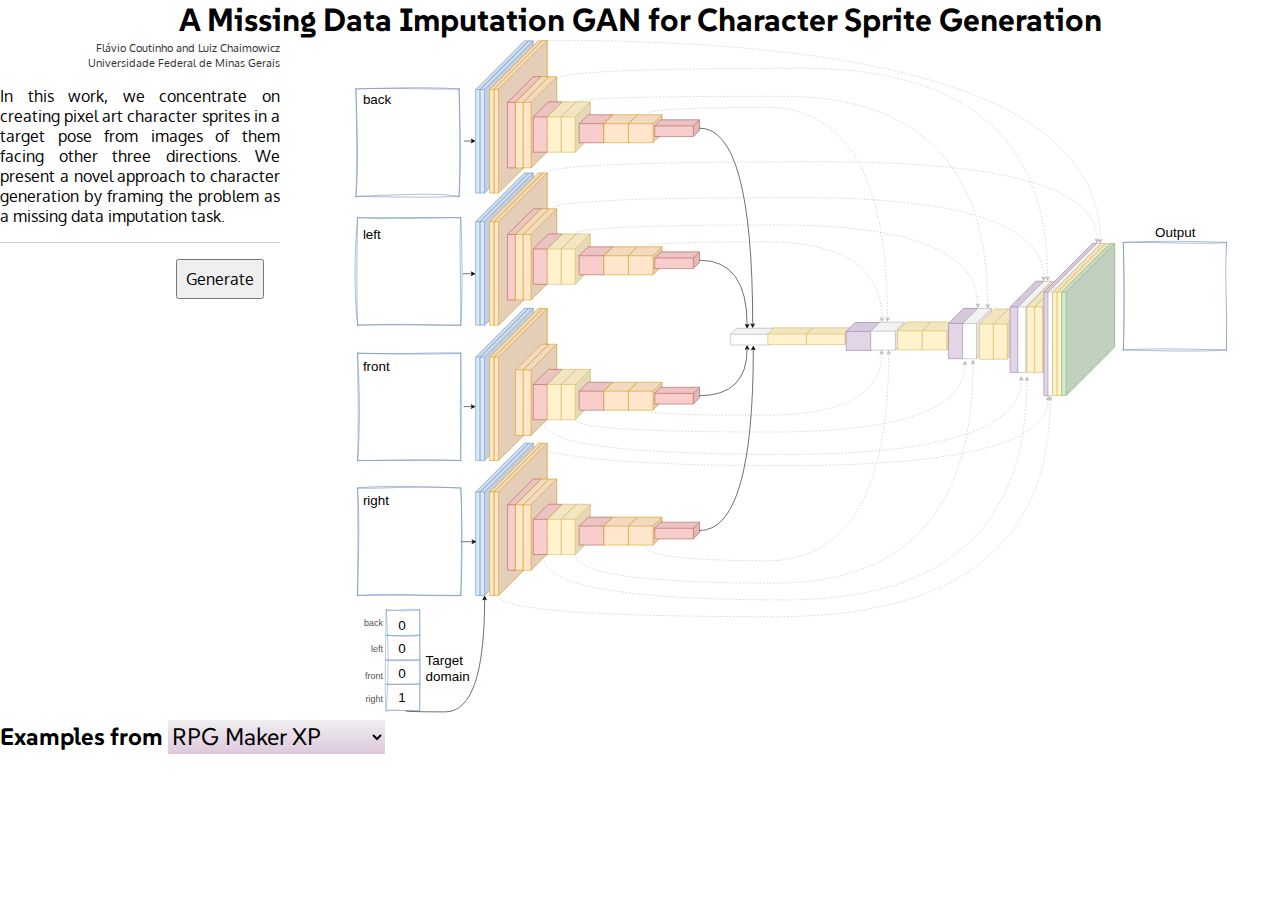
==== index.html @ 8966e3e4 "Initial commit" ====
<!DOCTYPE html>
<html lang="en">
<head>
    <meta charset="UTF-8">
    <meta name="viewport" content="width=device-width, initial-scale=1.0">
    <title>Interactive Generator</title>
    <link rel="preconnect" href="https://fonts.googleapis.com">
    <link rel="preconnect" href="https://fonts.gstatic.com" crossorigin>
    <link rel="stylesheet" href="https://fonts.googleapis.com/css2?family=Oxygen&family=SUSE&display=swap">
    <link rel="stylesheet" href="main.css">
    <script src="main.js" defer type="module"></script>
</head>
<body>
    <main>
        <header id="main-header">
            <h1 id="paper-title">
                A Missing Data Imputation GAN for Character Sprite Generation
            </h1>
        </header>
        <div id="content">
            <div id="sidebar">
                <div id="paper-meta">
                    <div id="paper-author-info">
                        <p id="author-names">Flávio Coutinho and Luiz Chaimowicz</p>
                        <p id="affiliations">Universidade Federal de Minas Gerais</p>
                    </div>
                    <div id="paper-abstract">
                        <p>
In this work, we concentrate on creating pixel art character sprites in a target pose
from images of them facing other three directions. We present a
novel approach to character generation by framing the problem as a
missing data imputation task.
                        </p>
                    </div>
                </div>
                <div id="generation-controls">
                    <button id="generate">Generate</button>
                </div>
            </div>
            <div id="diagram">
                <svg
                version="1.1"
                viewBox="-0.5 -0.5 1567 1215"
                sodipodi:docname="collagan-interactive.drawio.svg"
                inkscape:version="1.1 (c68e22c387, 2021-05-23)"
                xmlns:inkscape="http://www.inkscape.org/namespaces/inkscape"
                xmlns:sodipodi="http://sodipodi.sourceforge.net/DTD/sodipodi-0.dtd"
                xmlns="http://www.w3.org/2000/svg"
                xmlns:svg="http://www.w3.org/2000/svg"
                xmlns:xhtml="http://www.w3.org/1999/xhtml">
                <style>.input-image-container {
                box-sizing: border-box;
                }

                .input-image {
                width: 100%;
                image-rendering: pixelated;
                }</style>
                <g
                    data-cell-id="1"
                    id="main-container">
                    <g
                    data-cell-id="FNUsES6niwyITNyZzEtN-7"
                    id="input-target">
                    <g
                        data-cell-id="FNUsES6niwyITNyZzEtN-8"
                        id="g94">
                        <g
                        id="g84">
                        <rect
                            x="64"
                            y="1018"
                            width="60"
                            height="180"
                            fill="none"
                            stroke="none"
                            pointer-events="all"
                            id="rect78" />
                        <path
                            d="m 67.69,1019.86 56.45,-3.58 -3.2,179.5 -53.54,-1.13"
                            fill="#ffffff"
                            stroke="none"
                            pointer-events="all"
                            id="path80" />
                        <path
                            d="m 64,1018 c 21.27,2.48 40.55,-3.91 60,0 m -60,0 c 20.5,1.89 42.7,2.19 60,0 m 0,0 c 0.92,63.82 1.9,122.72 0,180 m 0,-180 c -0.39,56.68 -0.46,114.74 0,180 m 0,0 c -26.98,2.37 -49.3,-4.15 -60,0 m 60,0 c -21.47,-0.99 -43.56,-0.74 -60,0 m 0,0 c 6.07,-68.08 2.87,-145.01 0,-180 m 0,180 c -2.77,-38.55 -1.19,-72.59 0,-180"
                            fill="none"
                            stroke="#7f9dc9"
                            stroke-linejoin="round"
                            stroke-linecap="round"
                            stroke-miterlimit="10"
                            pointer-events="all"
                            id="path82" />
                        </g>
                    </g>
                    <g
                        id="g76">
                        <text
                        xml:space="preserve"
                        style="font-style:normal;font-weight:normal;font-size:24px;line-height:1.25;font-family:sans-serif;fill:#000000;fill-opacity:1;stroke:none"
                        x="85.878258"
                        y="1053.8446"
                        data-side="back"
                        id="text-input-target-back"
                        class="target-domain"><tspan
                            sodipodi:role="line"
                            id="tspan26210"
                            x="85.878258"
                            y="1053.8446">0</tspan></text>
                        <text
                        xml:space="preserve"
                        style="font-style:normal;font-weight:normal;font-size:24px;line-height:1.25;font-family:sans-serif;fill:#000000;fill-opacity:1;stroke:none"
                        x="85.878258"
                        y="1094.8337"
                        data-side="left"
                        id="text-input-target-left"
                        class="target-domain"><tspan
                            sodipodi:role="line"
                            id="tspan26210-7"
                            x="85.878258"
                            y="1094.8337">0</tspan></text>
                        <text
                        xml:space="preserve"
                        style="font-style:normal;font-weight:normal;font-size:24px;line-height:1.25;font-family:sans-serif;fill:#000000;fill-opacity:1;stroke:none"
                        x="85.878258"
                        y="1138.7428"
                        id="text-input-target-front"
                        data-side="front"
                        class="target-domain"><tspan
                            sodipodi:role="line"
                            id="tspan26210-7-0"
                            x="85.878258"
                            y="1138.7428">0</tspan></text>
                        <text
                        xml:space="preserve"
                        style="font-style:normal;font-weight:normal;font-size:24px;line-height:1.25;font-family:sans-serif;fill:#000000;fill-opacity:1;stroke:none"
                        x="85.878258"
                        y="1183.1808"
                        data-side="right"
                        id="text-input-target-right"
                        class="target-domain"><tspan
                            sodipodi:role="line"
                            id="tspan26210-7-0-8"
                            x="85.878258"
                            y="1183.1808">1</tspan></text>
                        <rect class="target-domain-button" data-side="back" x="64" y="1018" width="60" height="45" fill="none" stroke="none" pointer-events="all" id="rect78" />
                        <rect class="target-domain-button" data-side="left" x="64" y="1063" width="60" height="45" fill="none" stroke="none" pointer-events="all" id="rect78" />
                        <rect class="target-domain-button" data-side="front" x="64" y="1108" width="60" height="45" fill="none" stroke="none" pointer-events="all" id="rect78" />
                        <rect class="target-domain-button" data-side="right" x="64" y="1153" width="60" height="45" fill="none" stroke="none" pointer-events="all" id="rect78" />
                    </g>
                    <g
                        data-cell-id="FNUsES6niwyITNyZzEtN-9"
                        id="g102">
                        <g
                        id="g100">
                        <path
                            d="m 64,1063 h 60"
                            fill="none"
                            stroke="none"
                            pointer-events="stroke"
                            id="path96" />
                        <path
                            d="m 64,1063 c 18.99,1.36 43.91,3.37 60,0 m -60,0 c 15.21,1.6 28.88,0.33 60,0"
                            fill="none"
                            stroke="#6c8ebf"
                            stroke-linejoin="round"
                            stroke-linecap="round"
                            stroke-miterlimit="10"
                            pointer-events="stroke"
                            id="path98" />
                        </g>
                    </g>
                    <g
                        data-cell-id="FNUsES6niwyITNyZzEtN-10"
                        id="g110">
                        <g
                        id="g108">
                        <path
                            d="m 64,1107.53 h 60"
                            fill="none"
                            stroke="none"
                            pointer-events="stroke"
                            id="path104" />
                        <path
                            d="m 64,1107.53 c 13.64,2.19 33.14,0.78 60,0 m -60,0 c 21.19,-1.56 42.74,-0.14 60,0"
                            fill="none"
                            stroke="#6c8ebf"
                            stroke-linejoin="round"
                            stroke-linecap="round"
                            stroke-miterlimit="10"
                            pointer-events="stroke"
                            id="path106" />
                        </g>
                    </g>
                    <g
                        data-cell-id="FNUsES6niwyITNyZzEtN-11"
                        id="g118">
                        <g
                        id="g116">
                        <path
                            d="m 64,1150.41 h 60"
                            fill="none"
                            stroke="none"
                            pointer-events="stroke"
                            id="path112" />
                        <path
                            d="m 64,1150.41 c 11.36,1.08 28.5,0.06 60,0 m -60,0 c 15.9,0.55 28.92,0.4 60,0"
                            fill="none"
                            stroke="#6c8ebf"
                            stroke-linejoin="round"
                            stroke-linecap="round"
                            stroke-miterlimit="10"
                            pointer-events="stroke"
                            id="path114" />
                        </g>
                    </g>
                    </g>
                    <g
                    id="captions">
                    <g
                        data-cell-id="FNUsES6niwyITNyZzEtN-3"
                        id="g32">
                        <g
                        id="g22">
                        <rect
                            x="1423.5"
                            y="323.5"
                            width="100"
                            height="40"
                            fill="none"
                            stroke="none"
                            pointer-events="all"
                            id="rect20" />
                        </g>
                        <g
                        id="g30">
                        <g
                            transform="translate(-0.5,-0.5)"
                            id="g28">
                            <switch
                            id="switch26">
                            <foreignObject
                                pointer-events="none"
                                width="100%"
                                height="100%"
                                requiredFeatures="http://www.w3.org/TR/SVG11/feature#Extensibility"
                                style="overflow: visible; text-align: left;">
                                <div
                                style="display: flex; align-items: unsafe center; justify-content: unsafe center; width: 1px; height: 1px; padding-top: 344px; margin-left: 1474px;">
                                <div
                                    data-drawio-colors="color: rgb(0, 0, 0); "
                                    style="box-sizing: border-box; font-size: 0px; text-align: center;">
                                    <div
                                    style="display: inline-block; font-size: 24px; font-family: Helvetica; color: rgb(0, 0, 0); line-height: 1.2; pointer-events: all; white-space: nowrap;">Output</div>
                                </div>
                                </div>
                            </foreignObject>
                            <text
                                x="1474"
                                y="351"
                                fill="#000000"
                                font-family="Helvetica"
                                font-size="24px"
                                text-anchor="middle"
                                id="text24">Output</text>
                            </switch>
                        </g>
                        </g>
                    </g>
                    <g
                        data-cell-id="FNUsES6niwyITNyZzEtN-6"
                        id="g74">
                        <g
                        id="g64">
                        <rect
                            x="133"
                            y="1086.5"
                            width="100"
                            height="70"
                            fill="none"
                            stroke="none"
                            pointer-events="all"
                            id="rect62" />
                        </g>
                        <g
                        id="g72">
                        <g
                            transform="translate(-0.5,-0.5)"
                            id="g70">
                            <switch
                            id="switch68">
                            <foreignObject
                                pointer-events="none"
                                width="100%"
                                height="100%"
                                requiredFeatures="http://www.w3.org/TR/SVG11/feature#Extensibility"
                                style="overflow: visible; text-align: left;">
                                <div
                                style="display: flex; align-items: unsafe center; justify-content: unsafe flex-start; width: 1px; height: 1px; padding-top: 1122px; margin-left: 135px;">
                                <div
                                    data-drawio-colors="color: rgb(0, 0, 0); "
                                    style="box-sizing: border-box; font-size: 0px; text-align: left;">
                                    <div
                                    style="display: inline-block; font-size: 24px; font-family: Helvetica; color: rgb(0, 0, 0); line-height: 1.2; pointer-events: all; white-space: nowrap;">Target<br />

                domain</div>
                                </div>
                                </div>
                            </foreignObject>
                            <text
                                x="135"
                                y="1129"
                                fill="#000000"
                                font-family="Helvetica"
                                font-size="24px"
                                id="text66">Target...</text>
                            </switch>
                        </g>
                        </g>
                    </g>
                    <g
                        data-cell-id="FNUsES6niwyITNyZzEtN-18"
                        id="g150">
                        <g
                        id="g140">
                        <rect
                            x="21"
                            y="87"
                            width="70"
                            height="40"
                            fill="none"
                            stroke="none"
                            pointer-events="all"
                            id="rect138" />
                        </g>
                        <g
                        id="g148">
                        <g
                            transform="translate(-0.5,-0.5)"
                            id="g146">
                            <switch
                            id="switch144">
                            <foreignObject
                                pointer-events="none"
                                width="100%"
                                height="100%"
                                requiredFeatures="http://www.w3.org/TR/SVG11/feature#Extensibility"
                                style="overflow: visible; text-align: left;">
                                <div
                                style="display: flex; align-items: unsafe center; justify-content: unsafe flex-start; width: 1px; height: 1px; padding-top: 107px; margin-left: 23px;">
                                <div
                                    data-drawio-colors="color: rgb(0, 0, 0); "
                                    style="box-sizing: border-box; font-size: 0px; text-align: left;">
                                    <div
                                    style="display: inline-block; font-size: 24px; font-family: Helvetica; color: rgb(0, 0, 0); line-height: 1.2; pointer-events: all; white-space: nowrap;">back</div>
                                </div>
                                </div>
                            </foreignObject>
                            <text
                                x="23"
                                y="114"
                                fill="#000000"
                                font-family="Helvetica"
                                font-size="24px"
                                id="text142">back</text>
                            </switch>
                        </g>
                        </g>
                    </g>
                    <g
                        data-cell-id="FNUsES6niwyITNyZzEtN-19"
                        id="g164">
                        <g
                        id="g154">
                        <rect
                            x="0"
                            y="1025.5"
                            width="60"
                            height="30"
                            fill="none"
                            stroke="none"
                            pointer-events="all"
                            id="rect152" />
                        </g>
                        <g
                        id="g162">
                        <g
                            transform="translate(-0.5,-0.5)"
                            id="g160">
                            <switch
                            id="switch158">
                            <foreignObject
                                pointer-events="none"
                                width="100%"
                                height="100%"
                                requiredFeatures="http://www.w3.org/TR/SVG11/feature#Extensibility"
                                style="overflow: visible; text-align: left;">
                                <div
                                style="display: flex; align-items: unsafe center; justify-content: unsafe flex-end; width: 1px; height: 1px; padding-top: 1041px; margin-left: 58px;">
                                <div
                                    data-drawio-colors="color: #525252; "
                                    style="box-sizing: border-box; font-size: 0px; text-align: right;">
                                    <div
                                    style="display: inline-block; font-size: 16px; font-family: Helvetica; color: rgb(82, 82, 82); line-height: 1.2; pointer-events: all; white-space: nowrap;">back</div>
                                </div>
                                </div>
                            </foreignObject>
                            <text
                                x="58"
                                y="1045"
                                fill="#525252"
                                font-family="Helvetica"
                                font-size="16px"
                                text-anchor="end"
                                id="text156">back</text>
                            </switch>
                        </g>
                        </g>
                    </g>
                    <g
                        data-cell-id="FNUsES6niwyITNyZzEtN-20"
                        id="g178">
                        <g
                        id="g168">
                        <rect
                            x="20"
                            y="1072.5"
                            width="40"
                            height="30"
                            fill="none"
                            stroke="none"
                            pointer-events="all"
                            id="rect166" />
                        </g>
                        <g
                        id="g176">
                        <g
                            transform="translate(-0.5,-0.5)"
                            id="g174">
                            <switch
                            id="switch172">
                            <foreignObject
                                pointer-events="none"
                                width="100%"
                                height="100%"
                                requiredFeatures="http://www.w3.org/TR/SVG11/feature#Extensibility"
                                style="overflow: visible; text-align: left;">
                                <div
                                style="display: flex; align-items: unsafe center; justify-content: unsafe flex-end; width: 1px; height: 1px; padding-top: 1088px; margin-left: 58px;">
                                <div
                                    data-drawio-colors="color: #525252; "
                                    style="box-sizing: border-box; font-size: 0px; text-align: right;">
                                    <div
                                    style="display: inline-block; font-size: 16px; font-family: Helvetica; color: rgb(82, 82, 82); line-height: 1.2; pointer-events: all; white-space: nowrap;">left</div>
                                </div>
                                </div>
                            </foreignObject>
                            <text
                                x="58"
                                y="1092"
                                fill="#525252"
                                font-family="Helvetica"
                                font-size="16px"
                                text-anchor="end"
                                id="text170">left</text>
                            </switch>
                        </g>
                        </g>
                    </g>
                    <g
                        data-cell-id="FNUsES6niwyITNyZzEtN-21"
                        id="g192">
                        <g
                        id="g182">
                        <rect
                            x="0"
                            y="1120.5"
                            width="60"
                            height="30"
                            fill="none"
                            stroke="none"
                            pointer-events="all"
                            id="rect180" />
                        </g>
                        <g
                        id="g190">
                        <g
                            transform="translate(-0.5,-0.5)"
                            id="g188">
                            <switch
                            id="switch186">
                            <foreignObject
                                pointer-events="none"
                                width="100%"
                                height="100%"
                                requiredFeatures="http://www.w3.org/TR/SVG11/feature#Extensibility"
                                style="overflow: visible; text-align: left;">
                                <div
                                style="display: flex; align-items: unsafe center; justify-content: unsafe flex-end; width: 1px; height: 1px; padding-top: 1136px; margin-left: 58px;">
                                <div
                                    data-drawio-colors="color: #525252; "
                                    style="box-sizing: border-box; font-size: 0px; text-align: right;">
                                    <div
                                    style="display: inline-block; font-size: 16px; font-family: Helvetica; color: rgb(82, 82, 82); line-height: 1.2; pointer-events: all; white-space: nowrap;">front</div>
                                </div>
                                </div>
                            </foreignObject>
                            <text
                                x="58"
                                y="1140"
                                fill="#525252"
                                font-family="Helvetica"
                                font-size="16px"
                                text-anchor="end"
                                id="text184">front</text>
                            </switch>
                        </g>
                        </g>
                    </g>
                    <g
                        data-cell-id="FNUsES6niwyITNyZzEtN-22"
                        id="g206">
                        <g
                        id="g196">
                        <rect
                            x="10"
                            y="1160.5"
                            width="50"
                            height="30"
                            fill="none"
                            stroke="none"
                            pointer-events="all"
                            id="rect194" />
                        </g>
                        <g
                        id="g204">
                        <g
                            transform="translate(-0.5,-0.5)"
                            id="g202">
                            <switch
                            id="switch200">
                            <foreignObject
                                pointer-events="none"
                                width="100%"
                                height="100%"
                                requiredFeatures="http://www.w3.org/TR/SVG11/feature#Extensibility"
                                style="overflow: visible; text-align: left;">
                                <div
                                style="display: flex; align-items: unsafe center; justify-content: unsafe flex-end; width: 1px; height: 1px; padding-top: 1176px; margin-left: 58px;">
                                <div
                                    data-drawio-colors="color: #525252; "
                                    style="box-sizing: border-box; font-size: 0px; text-align: right;">
                                    <div
                                    style="display: inline-block; font-size: 16px; font-family: Helvetica; color: rgb(82, 82, 82); line-height: 1.2; pointer-events: all; white-space: nowrap;">right</div>
                                </div>
                                </div>
                            </foreignObject>
                            <text
                                x="58"
                                y="1180"
                                fill="#525252"
                                font-family="Helvetica"
                                font-size="16px"
                                text-anchor="end"
                                id="text198">right</text>
                            </switch>
                        </g>
                        </g>
                    </g>
                    <g
                        data-cell-id="FNUsES6niwyITNyZzEtN-23"
                        id="g220">
                        <g
                        id="g210">
                        <rect
                            x="21"
                            y="326.5"
                            width="60"
                            height="40"
                            fill="none"
                            stroke="none"
                            pointer-events="all"
                            id="rect208" />
                        </g>
                        <g
                        id="g218">
                        <g
                            transform="translate(-0.5,-0.5)"
                            id="g216">
                            <switch
                            id="switch214">
                            <foreignObject
                                pointer-events="none"
                                width="100%"
                                height="100%"
                                requiredFeatures="http://www.w3.org/TR/SVG11/feature#Extensibility"
                                style="overflow: visible; text-align: left;">
                                <div
                                style="display: flex; align-items: unsafe center; justify-content: unsafe flex-start; width: 1px; height: 1px; padding-top: 347px; margin-left: 23px;">
                                <div
                                    data-drawio-colors="color: rgb(0, 0, 0); "
                                    style="box-sizing: border-box; font-size: 0px; text-align: left;">
                                    <div
                                    style="display: inline-block; font-size: 24px; font-family: Helvetica; color: rgb(0, 0, 0); line-height: 1.2; pointer-events: all; white-space: nowrap;">left</div>
                                </div>
                                </div>
                            </foreignObject>
                            <text
                                x="23"
                                y="354"
                                fill="#000000"
                                font-family="Helvetica"
                                font-size="24px"
                                id="text212">left</text>
                            </switch>
                        </g>
                        </g>
                    </g>
                    <g
                        data-cell-id="FNUsES6niwyITNyZzEtN-24"
                        id="g234">
                        <g
                        id="g224">
                        <rect
                            x="21"
                            y="563"
                            width="70"
                            height="40"
                            fill="none"
                            stroke="none"
                            pointer-events="all"
                            id="rect222" />
                        </g>
                        <g
                        id="g232">
                        <g
                            transform="translate(-0.5,-0.5)"
                            id="g230">
                            <switch
                            id="switch228">
                            <foreignObject
                                pointer-events="none"
                                width="100%"
                                height="100%"
                                requiredFeatures="http://www.w3.org/TR/SVG11/feature#Extensibility"
                                style="overflow: visible; text-align: left;">
                                <div
                                style="display: flex; align-items: unsafe center; justify-content: unsafe flex-start; width: 1px; height: 1px; padding-top: 583px; margin-left: 23px;">
                                <div
                                    data-drawio-colors="color: rgb(0, 0, 0); "
                                    style="box-sizing: border-box; font-size: 0px; text-align: left;">
                                    <div
                                    style="display: inline-block; font-size: 24px; font-family: Helvetica; color: rgb(0, 0, 0); line-height: 1.2; pointer-events: all; white-space: nowrap;">front</div>
                                </div>
                                </div>
                            </foreignObject>
                            <text
                                x="23"
                                y="590"
                                fill="#000000"
                                font-family="Helvetica"
                                font-size="24px"
                                id="text226">front</text>
                            </switch>
                        </g>
                        </g>
                    </g>
                    <g
                        data-cell-id="FNUsES6niwyITNyZzEtN-25"
                        id="g248">
                        <g
                        id="g238">
                        <rect
                            x="21"
                            y="802"
                            width="70"
                            height="40"
                            fill="none"
                            stroke="none"
                            pointer-events="all"
                            id="rect236" />
                        </g>
                        <g
                        id="g246">
                        <g
                            transform="translate(-0.5,-0.5)"
                            id="g244">
                            <switch
                            id="switch242">
                            <foreignObject
                                pointer-events="none"
                                width="100%"
                                height="100%"
                                requiredFeatures="http://www.w3.org/TR/SVG11/feature#Extensibility"
                                style="overflow: visible; text-align: left;">
                                <div
                                style="display: flex; align-items: unsafe center; justify-content: unsafe flex-start; width: 1px; height: 1px; padding-top: 822px; margin-left: 23px;">
                                <div
                                    data-drawio-colors="color: rgb(0, 0, 0); "
                                    style="box-sizing: border-box; font-size: 0px; text-align: left;">
                                    <div
                                    style="display: inline-block; font-size: 24px; font-family: Helvetica; color: rgb(0, 0, 0); line-height: 1.2; pointer-events: all; white-space: nowrap;">right</div>
                                </div>
                                </div>
                            </foreignObject>
                            <text
                                x="23"
                                y="829"
                                fill="#000000"
                                font-family="Helvetica"
                                font-size="24px"
                                id="text240">right</text>
                            </switch>
                        </g>
                        </g>
                    </g>
                    </g>
                    <g
                    id="encoder-back">
                    <g
                        data-cell-id="FNUsES6niwyITNyZzEtN-26"
                        id="g260">
                        <g
                        id="g258">
                        <path
                            d="m 224,1 h 8 l 87,87 v 185 h -8 l -87,-87 z"
                            fill="#dae8fc"
                            stroke="#6c8ebf"
                            stroke-miterlimit="10"
                            transform="matrix(-1,0,0,1,543,0)"
                            pointer-events="all"
                            id="path250" />
                        <path
                            d="m 224,1 h 8 l 87,87 h -8 z"
                            fill-opacity="0.05"
                            fill="#000000"
                            stroke="none"
                            transform="matrix(-1,0,0,1,543,0)"
                            pointer-events="all"
                            id="path252" />
                        <path
                            d="m 224,1 87,87 v 185 l -87,-87 z"
                            fill-opacity="0.1"
                            fill="#000000"
                            stroke="none"
                            transform="matrix(-1,0,0,1,543,0)"
                            pointer-events="all"
                            id="path254" />
                        <path
                            d="M 311,273 V 88 L 224,1 m 87,87 h 8"
                            fill="none"
                            stroke="#6c8ebf"
                            stroke-miterlimit="10"
                            transform="matrix(-1,0,0,1,543,0)"
                            pointer-events="all"
                            id="path256" />
                        </g>
                    </g>
                    <g
                        data-cell-id="FNUsES6niwyITNyZzEtN-27"
                        id="g272">
                        <g
                        id="g270">
                        <path
                            d="m 232,1 h 8 l 87,87 v 185 h -8 l -87,-87 z"
                            fill="#dae8fc"
                            stroke="#6c8ebf"
                            stroke-miterlimit="10"
                            transform="matrix(-1,0,0,1,559,0)"
                            pointer-events="all"
                            id="path262" />
                        <path
                            d="m 232,1 h 8 l 87,87 h -8 z"
                            fill-opacity="0.05"
                            fill="#000000"
                            stroke="none"
                            transform="matrix(-1,0,0,1,559,0)"
                            pointer-events="all"
                            id="path264" />
                        <path
                            d="m 232,1 87,87 v 185 l -87,-87 z"
                            fill-opacity="0.1"
                            fill="#000000"
                            stroke="none"
                            transform="matrix(-1,0,0,1,559,0)"
                            pointer-events="all"
                            id="path266" />
                        <path
                            d="M 319,273 V 88 L 232,1 m 87,87 h 8"
                            fill="none"
                            stroke="#6c8ebf"
                            stroke-miterlimit="10"
                            transform="matrix(-1,0,0,1,559,0)"
                            pointer-events="all"
                            id="path268" />
                        </g>
                    </g>
                    <g
                        data-cell-id="FNUsES6niwyITNyZzEtN-28"
                        id="g284">
                        <g
                        id="g282">
                        <path
                            d="m 249,1 h 8 l 87,87 v 185 h -8 l -87,-87 z"
                            fill="#ffe6cc"
                            stroke="#d79b00"
                            stroke-miterlimit="10"
                            transform="matrix(-1,0,0,1,593,0)"
                            pointer-events="all"
                            id="path274" />
                        <path
                            d="m 249,1 h 8 l 87,87 h -8 z"
                            fill-opacity="0.05"
                            fill="#000000"
                            stroke="none"
                            transform="matrix(-1,0,0,1,593,0)"
                            pointer-events="all"
                            id="path276" />
                        <path
                            d="m 249,1 87,87 v 185 l -87,-87 z"
                            fill-opacity="0.1"
                            fill="#000000"
                            stroke="none"
                            transform="matrix(-1,0,0,1,593,0)"
                            pointer-events="all"
                            id="path278" />
                        <path
                            d="M 336,273 V 88 L 249,1 m 87,87 h 8"
                            fill="none"
                            stroke="#d79b00"
                            stroke-miterlimit="10"
                            transform="matrix(-1,0,0,1,593,0)"
                            pointer-events="all"
                            id="path280" />
                        </g>
                    </g>
                    <g
                        data-cell-id="FNUsES6niwyITNyZzEtN-29"
                        id="g296">
                        <g
                        id="g294">
                        <path
                            d="m 257,0 h 8 l 87,87 v 186 h -8 l -87,-87 z"
                            fill="#ffe6cc"
                            stroke="#d79b00"
                            stroke-miterlimit="10"
                            transform="matrix(-1,0,0,1,609,0)"
                            pointer-events="all"
                            id="path286" />
                        <path
                            d="m 257,0 h 8 l 87,87 h -8 z"
                            fill-opacity="0.05"
                            fill="#000000"
                            stroke="none"
                            transform="matrix(-1,0,0,1,609,0)"
                            pointer-events="all"
                            id="path288" />
                        <path
                            d="m 257,0 87,87 v 186 l -87,-87 z"
                            fill-opacity="0.1"
                            fill="#000000"
                            stroke="none"
                            transform="matrix(-1,0,0,1,609,0)"
                            pointer-events="all"
                            id="path290" />
                        <path
                            d="M 344,273 V 87 L 257,0 m 87,87 h 8"
                            fill="none"
                            stroke="#d79b00"
                            stroke-miterlimit="10"
                            transform="matrix(-1,0,0,1,609,0)"
                            pointer-events="all"
                            id="path292" />
                        </g>
                    </g>
                    <g
                        data-cell-id="FNUsES6niwyITNyZzEtN-30"
                        id="g308">
                        <g
                        id="g306">
                        <path
                            d="m 281,65 h 14 l 46,46 v 117 h -14 l -46,-46 z"
                            fill="#f8cecc"
                            stroke="#b85450"
                            stroke-miterlimit="10"
                            transform="matrix(-1,0,0,1,622,0)"
                            pointer-events="all"
                            id="path298" />
                        <path
                            d="m 281,65 h 14 l 46,46 h -14 z"
                            fill-opacity="0.05"
                            fill="#000000"
                            stroke="none"
                            transform="matrix(-1,0,0,1,622,0)"
                            pointer-events="all"
                            id="path300" />
                        <path
                            d="m 281,65 46,46 v 117 l -46,-46 z"
                            fill-opacity="0.1"
                            fill="#000000"
                            stroke="none"
                            transform="matrix(-1,0,0,1,622,0)"
                            pointer-events="all"
                            id="path302" />
                        <path
                            d="M 327,228 V 111 L 281,65 m 46,46 h 14"
                            fill="none"
                            stroke="#b85450"
                            stroke-miterlimit="10"
                            transform="matrix(-1,0,0,1,622,0)"
                            pointer-events="all"
                            id="path304" />
                        </g>
                    </g>
                    <g
                        data-cell-id="FNUsES6niwyITNyZzEtN-31"
                        id="g320">
                        <g
                        id="g318">
                        <path
                            d="m 295,65 h 14 l 46,46 v 117 h -14 l -46,-46 z"
                            fill="#ffe6cc"
                            stroke="#d79b00"
                            stroke-miterlimit="10"
                            transform="matrix(-1,0,0,1,650,0)"
                            pointer-events="all"
                            id="path310" />
                        <path
                            d="m 295,65 h 14 l 46,46 h -14 z"
                            fill-opacity="0.05"
                            fill="#000000"
                            stroke="none"
                            transform="matrix(-1,0,0,1,650,0)"
                            pointer-events="all"
                            id="path312" />
                        <path
                            d="m 295,65 46,46 v 117 l -46,-46 z"
                            fill-opacity="0.1"
                            fill="#000000"
                            stroke="none"
                            transform="matrix(-1,0,0,1,650,0)"
                            pointer-events="all"
                            id="path314" />
                        <path
                            d="M 341,228 V 111 L 295,65 m 46,46 h 14"
                            fill="none"
                            stroke="#d79b00"
                            stroke-miterlimit="10"
                            transform="matrix(-1,0,0,1,650,0)"
                            pointer-events="all"
                            id="path316" />
                        </g>
                    </g>
                    <g
                        data-cell-id="FNUsES6niwyITNyZzEtN-32"
                        id="g332">
                        <g
                        id="g330">
                        <path
                            d="m 309,65 h 14 l 46,46 v 117 h -14 l -46,-46 z"
                            fill="#ffe6cc"
                            stroke="#d79b00"
                            stroke-miterlimit="10"
                            transform="matrix(-1,0,0,1,678,0)"
                            pointer-events="all"
                            id="path322" />
                        <path
                            d="m 309,65 h 14 l 46,46 h -14 z"
                            fill-opacity="0.05"
                            fill="#000000"
                            stroke="none"
                            transform="matrix(-1,0,0,1,678,0)"
                            pointer-events="all"
                            id="path324" />
                        <path
                            d="m 309,65 46,46 v 117 l -46,-46 z"
                            fill-opacity="0.1"
                            fill="#000000"
                            stroke="none"
                            transform="matrix(-1,0,0,1,678,0)"
                            pointer-events="all"
                            id="path326" />
                        <path
                            d="M 355,228 V 111 L 309,65 m 46,46 h 14"
                            fill="none"
                            stroke="#d79b00"
                            stroke-miterlimit="10"
                            transform="matrix(-1,0,0,1,678,0)"
                            pointer-events="all"
                            id="path328" />
                        </g>
                    </g>
                    <g
                        data-cell-id="FNUsES6niwyITNyZzEtN-33"
                        id="g344">
                        <g
                        id="g342">
                        <path
                            d="m 327,110 h 25 l 27,27 v 63 h -25 l -27,-27 z"
                            fill="#f8cecc"
                            stroke="#b85450"
                            stroke-miterlimit="10"
                            transform="matrix(-1,0,0,1,706,0)"
                            pointer-events="all"
                            id="path334" />
                        <path
                            d="m 327,110 h 25 l 27,27 h -25 z"
                            fill-opacity="0.05"
                            fill="#000000"
                            stroke="none"
                            transform="matrix(-1,0,0,1,706,0)"
                            pointer-events="all"
                            id="path336" />
                        <path
                            d="m 327,110 27,27 v 63 l -27,-27 z"
                            fill-opacity="0.1"
                            fill="#000000"
                            stroke="none"
                            transform="matrix(-1,0,0,1,706,0)"
                            pointer-events="all"
                            id="path338" />
                        <path
                            d="m 354,200 v -63 l -27,-27 m 27,27 h 25"
                            fill="none"
                            stroke="#b85450"
                            stroke-miterlimit="10"
                            transform="matrix(-1,0,0,1,706,0)"
                            pointer-events="all"
                            id="path340" />
                        </g>
                    </g>
                    <g
                        data-cell-id="FNUsES6niwyITNyZzEtN-34"
                        id="g356">
                        <g
                        id="g354">
                        <path
                            d="m 352,110 h 25 l 27,27 v 63 h -25 l -27,-27 z"
                            fill="#fff2cc"
                            stroke="#d6b656"
                            stroke-miterlimit="10"
                            transform="matrix(-1,0,0,1,756,0)"
                            pointer-events="all"
                            id="path346" />
                        <path
                            d="m 352,110 h 25 l 27,27 h -25 z"
                            fill-opacity="0.05"
                            fill="#000000"
                            stroke="none"
                            transform="matrix(-1,0,0,1,756,0)"
                            pointer-events="all"
                            id="path348" />
                        <path
                            d="m 352,110 27,27 v 63 l -27,-27 z"
                            fill-opacity="0.1"
                            fill="#000000"
                            stroke="none"
                            transform="matrix(-1,0,0,1,756,0)"
                            pointer-events="all"
                            id="path350" />
                        <path
                            d="m 379,200 v -63 l -27,-27 m 27,27 h 25"
                            fill="none"
                            stroke="#d6b656"
                            stroke-miterlimit="10"
                            transform="matrix(-1,0,0,1,756,0)"
                            pointer-events="all"
                            id="path352" />
                        </g>
                    </g>
                    <g
                        data-cell-id="FNUsES6niwyITNyZzEtN-36"
                        id="g376">
                        <g
                        id="g374">
                        <path
                            d="m 377,110 h 25 l 27,27 v 63 h -25 l -27,-27 z"
                            fill="#fff2cc"
                            stroke="#d6b656"
                            stroke-miterlimit="10"
                            transform="matrix(-1,0,0,1,806,0)"
                            pointer-events="all"
                            id="path366" />
                        <path
                            d="m 377,110 h 25 l 27,27 h -25 z"
                            fill-opacity="0.05"
                            fill="#000000"
                            stroke="none"
                            transform="matrix(-1,0,0,1,806,0)"
                            pointer-events="all"
                            id="path368" />
                        <path
                            d="m 377,110 27,27 v 63 l -27,-27 z"
                            fill-opacity="0.1"
                            fill="#000000"
                            stroke="none"
                            transform="matrix(-1,0,0,1,806,0)"
                            pointer-events="all"
                            id="path370" />
                        <path
                            d="m 404,200 v -63 l -27,-27 m 27,27 h 25"
                            fill="none"
                            stroke="#d6b656"
                            stroke-miterlimit="10"
                            transform="matrix(-1,0,0,1,806,0)"
                            pointer-events="all"
                            id="path372" />
                        </g>
                    </g>
                    <g
                        data-cell-id="FNUsES6niwyITNyZzEtN-37"
                        id="g388">
                        <g
                        id="g386">
                        <path
                            d="m 409,133 h 44 l 16,16 v 34 h -44 l -16,-16 z"
                            fill="#f8cecc"
                            stroke="#b85450"
                            stroke-miterlimit="10"
                            transform="matrix(-1,0,0,1,878,0)"
                            pointer-events="all"
                            id="path378" />
                        <path
                            d="m 409,133 h 44 l 16,16 h -44 z"
                            fill-opacity="0.05"
                            fill="#000000"
                            stroke="none"
                            transform="matrix(-1,0,0,1,878,0)"
                            pointer-events="all"
                            id="path380" />
                        <path
                            d="m 409,133 16,16 v 34 l -16,-16 z"
                            fill-opacity="0.1"
                            fill="#000000"
                            stroke="none"
                            transform="matrix(-1,0,0,1,878,0)"
                            pointer-events="all"
                            id="path382" />
                        <path
                            d="m 425,183 v -34 l -16,-16 m 16,16 h 44"
                            fill="none"
                            stroke="#b85450"
                            stroke-miterlimit="10"
                            transform="matrix(-1,0,0,1,878,0)"
                            pointer-events="all"
                            id="path384" />
                        </g>
                    </g>
                    <g
                        data-cell-id="FNUsES6niwyITNyZzEtN-38"
                        id="g400">
                        <g
                        id="g398">
                        <path
                            d="m 453,133 h 44 l 16,16 v 34 h -44 l -16,-16 z"
                            fill="#ffe6cc"
                            stroke="#d79b00"
                            stroke-miterlimit="10"
                            transform="matrix(-1,0,0,1,966,0)"
                            pointer-events="all"
                            id="path390" />
                        <path
                            d="m 453,133 h 44 l 16,16 h -44 z"
                            fill-opacity="0.05"
                            fill="#000000"
                            stroke="none"
                            transform="matrix(-1,0,0,1,966,0)"
                            pointer-events="all"
                            id="path392" />
                        <path
                            d="m 453,133 16,16 v 34 l -16,-16 z"
                            fill-opacity="0.1"
                            fill="#000000"
                            stroke="none"
                            transform="matrix(-1,0,0,1,966,0)"
                            pointer-events="all"
                            id="path394" />
                        <path
                            d="m 469,183 v -34 l -16,-16 m 16,16 h 44"
                            fill="none"
                            stroke="#d79b00"
                            stroke-miterlimit="10"
                            transform="matrix(-1,0,0,1,966,0)"
                            pointer-events="all"
                            id="path396" />
                        </g>
                    </g>
                    <g
                        data-cell-id="FNUsES6niwyITNyZzEtN-40"
                        id="g420">
                        <g
                        id="g418">
                        <path
                            d="m 497,133 h 44 l 16,16 v 34 h -44 l -16,-16 z"
                            fill="#ffe6cc"
                            stroke="#d79b00"
                            stroke-miterlimit="10"
                            transform="matrix(-1,0,0,1,1054,0)"
                            pointer-events="all"
                            id="path410" />
                        <path
                            d="m 497,133 h 44 l 16,16 h -44 z"
                            fill-opacity="0.05"
                            fill="#000000"
                            stroke="none"
                            transform="matrix(-1,0,0,1,1054,0)"
                            pointer-events="all"
                            id="path412" />
                        <path
                            d="m 497,133 16,16 v 34 l -16,-16 z"
                            fill-opacity="0.1"
                            fill="#000000"
                            stroke="none"
                            transform="matrix(-1,0,0,1,1054,0)"
                            pointer-events="all"
                            id="path414" />
                        <path
                            d="m 513,183 v -34 l -16,-16 m 16,16 h 44"
                            fill="none"
                            stroke="#d79b00"
                            stroke-miterlimit="10"
                            transform="matrix(-1,0,0,1,1054,0)"
                            pointer-events="all"
                            id="path416" />
                        </g>
                    </g>
                    <g
                        data-cell-id="FNUsES6niwyITNyZzEtN-42"
                        id="g440">
                        <g
                        id="g438">
                        <path
                            d="m 544,142 h 69 l 11,11 v 19 h -69 l -11,-11 z"
                            fill="#f8cecc"
                            stroke="#b85450"
                            stroke-miterlimit="10"
                            transform="matrix(-1,0,0,1,1168,0)"
                            pointer-events="all"
                            id="path430" />
                        <path
                            d="m 544,142 h 69 l 11,11 h -69 z"
                            fill-opacity="0.05"
                            fill="#000000"
                            stroke="none"
                            transform="matrix(-1,0,0,1,1168,0)"
                            pointer-events="all"
                            id="path432" />
                        <path
                            d="m 544,142 11,11 v 19 l -11,-11 z"
                            fill-opacity="0.1"
                            fill="#000000"
                            stroke="none"
                            transform="matrix(-1,0,0,1,1168,0)"
                            pointer-events="all"
                            id="path434" />
                        <path
                            d="m 555,172 v -19 l -11,-11 m 11,11 h 69"
                            fill="none"
                            stroke="#b85450"
                            stroke-miterlimit="10"
                            transform="matrix(-1,0,0,1,1168,0)"
                            pointer-events="all"
                            id="path436" />
                        </g>
                    </g>
                    </g>
                    <g
                    id="encoder-left">
                    <g
                        data-cell-id="FNUsES6niwyITNyZzEtN-60"
                        id="g656">
                        <g
                        id="g654">
                        <path
                            d="m 224,237 h 8 l 87,87 v 185 h -8 l -87,-87 z"
                            fill="#dae8fc"
                            stroke="#6c8ebf"
                            stroke-miterlimit="10"
                            transform="matrix(-1,0,0,1,543,0)"
                            pointer-events="all"
                            id="path646" />
                        <path
                            d="m 224,237 h 8 l 87,87 h -8 z"
                            fill-opacity="0.05"
                            fill="#000000"
                            stroke="none"
                            transform="matrix(-1,0,0,1,543,0)"
                            pointer-events="all"
                            id="path648" />
                        <path
                            d="m 224,237 87,87 v 185 l -87,-87 z"
                            fill-opacity="0.1"
                            fill="#000000"
                            stroke="none"
                            transform="matrix(-1,0,0,1,543,0)"
                            pointer-events="all"
                            id="path650" />
                        <path
                            d="M 311,509 V 324 l -87,-87 m 87,87 h 8"
                            fill="none"
                            stroke="#6c8ebf"
                            stroke-miterlimit="10"
                            transform="matrix(-1,0,0,1,543,0)"
                            pointer-events="all"
                            id="path652" />
                        </g>
                    </g>
                    <g
                        data-cell-id="FNUsES6niwyITNyZzEtN-61"
                        id="g668">
                        <g
                        id="g666">
                        <path
                            d="m 232,237 h 8 l 87,87 v 185 h -8 l -87,-87 z"
                            fill="#dae8fc"
                            stroke="#6c8ebf"
                            stroke-miterlimit="10"
                            transform="matrix(-1,0,0,1,559,0)"
                            pointer-events="all"
                            id="path658" />
                        <path
                            d="m 232,237 h 8 l 87,87 h -8 z"
                            fill-opacity="0.05"
                            fill="#000000"
                            stroke="none"
                            transform="matrix(-1,0,0,1,559,0)"
                            pointer-events="all"
                            id="path660" />
                        <path
                            d="m 232,237 87,87 v 185 l -87,-87 z"
                            fill-opacity="0.1"
                            fill="#000000"
                            stroke="none"
                            transform="matrix(-1,0,0,1,559,0)"
                            pointer-events="all"
                            id="path662" />
                        <path
                            d="M 319,509 V 324 l -87,-87 m 87,87 h 8"
                            fill="none"
                            stroke="#6c8ebf"
                            stroke-miterlimit="10"
                            transform="matrix(-1,0,0,1,559,0)"
                            pointer-events="all"
                            id="path664" />
                        </g>
                    </g>
                    <g
                        data-cell-id="FNUsES6niwyITNyZzEtN-62"
                        id="g680">
                        <g
                        id="g678">
                        <path
                            d="m 249,237 h 8 l 87,87 v 185 h -8 l -87,-87 z"
                            fill="#ffe6cc"
                            stroke="#d79b00"
                            stroke-miterlimit="10"
                            transform="matrix(-1,0,0,1,593,0)"
                            pointer-events="all"
                            id="path670" />
                        <path
                            d="m 249,237 h 8 l 87,87 h -8 z"
                            fill-opacity="0.05"
                            fill="#000000"
                            stroke="none"
                            transform="matrix(-1,0,0,1,593,0)"
                            pointer-events="all"
                            id="path672" />
                        <path
                            d="m 249,237 87,87 v 185 l -87,-87 z"
                            fill-opacity="0.1"
                            fill="#000000"
                            stroke="none"
                            transform="matrix(-1,0,0,1,593,0)"
                            pointer-events="all"
                            id="path674" />
                        <path
                            d="M 336,509 V 324 l -87,-87 m 87,87 h 8"
                            fill="none"
                            stroke="#d79b00"
                            stroke-miterlimit="10"
                            transform="matrix(-1,0,0,1,593,0)"
                            pointer-events="all"
                            id="path676" />
                        </g>
                    </g>
                    <g
                        data-cell-id="FNUsES6niwyITNyZzEtN-63"
                        id="g692">
                        <g
                        id="g690">
                        <path
                            d="m 257,237 h 8 l 87,87 v 185 h -8 l -87,-87 z"
                            fill="#ffe6cc"
                            stroke="#d79b00"
                            stroke-miterlimit="10"
                            transform="matrix(-1,0,0,1,609,0)"
                            pointer-events="all"
                            id="path682" />
                        <path
                            d="m 257,237 h 8 l 87,87 h -8 z"
                            fill-opacity="0.05"
                            fill="#000000"
                            stroke="none"
                            transform="matrix(-1,0,0,1,609,0)"
                            pointer-events="all"
                            id="path684" />
                        <path
                            d="m 257,237 87,87 v 185 l -87,-87 z"
                            fill-opacity="0.1"
                            fill="#000000"
                            stroke="none"
                            transform="matrix(-1,0,0,1,609,0)"
                            pointer-events="all"
                            id="path686" />
                        <path
                            d="M 344,509 V 324 l -87,-87 m 87,87 h 8"
                            fill="none"
                            stroke="#d79b00"
                            stroke-miterlimit="10"
                            transform="matrix(-1,0,0,1,609,0)"
                            pointer-events="all"
                            id="path688" />
                        </g>
                    </g>
                    <g
                        data-cell-id="FNUsES6niwyITNyZzEtN-64"
                        id="g704">
                        <g
                        id="g702">
                        <path
                            d="m 281,301 h 14 l 46,46 v 117 h -14 l -46,-46 z"
                            fill="#f8cecc"
                            stroke="#b85450"
                            stroke-miterlimit="10"
                            transform="matrix(-1,0,0,1,622,0)"
                            pointer-events="all"
                            id="path694" />
                        <path
                            d="m 281,301 h 14 l 46,46 h -14 z"
                            fill-opacity="0.05"
                            fill="#000000"
                            stroke="none"
                            transform="matrix(-1,0,0,1,622,0)"
                            pointer-events="all"
                            id="path696" />
                        <path
                            d="m 281,301 46,46 v 117 l -46,-46 z"
                            fill-opacity="0.1"
                            fill="#000000"
                            stroke="none"
                            transform="matrix(-1,0,0,1,622,0)"
                            pointer-events="all"
                            id="path698" />
                        <path
                            d="M 327,464 V 347 l -46,-46 m 46,46 h 14"
                            fill="none"
                            stroke="#b85450"
                            stroke-miterlimit="10"
                            transform="matrix(-1,0,0,1,622,0)"
                            pointer-events="all"
                            id="path700" />
                        </g>
                    </g>
                    <g
                        data-cell-id="FNUsES6niwyITNyZzEtN-65"
                        id="g716">
                        <g
                        id="g714">
                        <path
                            d="m 295,301 h 14 l 46,46 v 117 h -14 l -46,-46 z"
                            fill="#ffe6cc"
                            stroke="#d79b00"
                            stroke-miterlimit="10"
                            transform="matrix(-1,0,0,1,650,0)"
                            pointer-events="all"
                            id="path706" />
                        <path
                            d="m 295,301 h 14 l 46,46 h -14 z"
                            fill-opacity="0.05"
                            fill="#000000"
                            stroke="none"
                            transform="matrix(-1,0,0,1,650,0)"
                            pointer-events="all"
                            id="path708" />
                        <path
                            d="m 295,301 46,46 v 117 l -46,-46 z"
                            fill-opacity="0.1"
                            fill="#000000"
                            stroke="none"
                            transform="matrix(-1,0,0,1,650,0)"
                            pointer-events="all"
                            id="path710" />
                        <path
                            d="M 341,464 V 347 l -46,-46 m 46,46 h 14"
                            fill="none"
                            stroke="#d79b00"
                            stroke-miterlimit="10"
                            transform="matrix(-1,0,0,1,650,0)"
                            pointer-events="all"
                            id="path712" />
                        </g>
                    </g>
                    <g
                        data-cell-id="FNUsES6niwyITNyZzEtN-66"
                        id="g728">
                        <g
                        id="g726">
                        <path
                            d="m 309,301 h 14 l 46,46 v 117 h -14 l -46,-46 z"
                            fill="#ffe6cc"
                            stroke="#d79b00"
                            stroke-miterlimit="10"
                            transform="matrix(-1,0,0,1,678,0)"
                            pointer-events="all"
                            id="path718" />
                        <path
                            d="m 309,301 h 14 l 46,46 h -14 z"
                            fill-opacity="0.05"
                            fill="#000000"
                            stroke="none"
                            transform="matrix(-1,0,0,1,678,0)"
                            pointer-events="all"
                            id="path720" />
                        <path
                            d="m 309,301 46,46 v 117 l -46,-46 z"
                            fill-opacity="0.1"
                            fill="#000000"
                            stroke="none"
                            transform="matrix(-1,0,0,1,678,0)"
                            pointer-events="all"
                            id="path722" />
                        <path
                            d="M 355,464 V 347 l -46,-46 m 46,46 h 14"
                            fill="none"
                            stroke="#d79b00"
                            stroke-miterlimit="10"
                            transform="matrix(-1,0,0,1,678,0)"
                            pointer-events="all"
                            id="path724" />
                        </g>
                    </g>
                    <g
                        data-cell-id="FNUsES6niwyITNyZzEtN-67"
                        id="g740">
                        <g
                        id="g738">
                        <path
                            d="m 327,346 h 25 l 27,27 v 63 h -25 l -27,-27 z"
                            fill="#f8cecc"
                            stroke="#b85450"
                            stroke-miterlimit="10"
                            transform="matrix(-1,0,0,1,706,0)"
                            pointer-events="all"
                            id="path730" />
                        <path
                            d="m 327,346 h 25 l 27,27 h -25 z"
                            fill-opacity="0.05"
                            fill="#000000"
                            stroke="none"
                            transform="matrix(-1,0,0,1,706,0)"
                            pointer-events="all"
                            id="path732" />
                        <path
                            d="m 327,346 27,27 v 63 l -27,-27 z"
                            fill-opacity="0.1"
                            fill="#000000"
                            stroke="none"
                            transform="matrix(-1,0,0,1,706,0)"
                            pointer-events="all"
                            id="path734" />
                        <path
                            d="m 354,436 v -63 l -27,-27 m 27,27 h 25"
                            fill="none"
                            stroke="#b85450"
                            stroke-miterlimit="10"
                            transform="matrix(-1,0,0,1,706,0)"
                            pointer-events="all"
                            id="path736" />
                        </g>
                    </g>
                    <g
                        data-cell-id="FNUsES6niwyITNyZzEtN-68"
                        id="g752">
                        <g
                        id="g750">
                        <path
                            d="m 352,346 h 25 l 27,27 v 63 h -25 l -27,-27 z"
                            fill="#fff2cc"
                            stroke="#d6b656"
                            stroke-miterlimit="10"
                            transform="matrix(-1,0,0,1,756,0)"
                            pointer-events="all"
                            id="path742" />
                        <path
                            d="m 352,346 h 25 l 27,27 h -25 z"
                            fill-opacity="0.05"
                            fill="#000000"
                            stroke="none"
                            transform="matrix(-1,0,0,1,756,0)"
                            pointer-events="all"
                            id="path744" />
                        <path
                            d="m 352,346 27,27 v 63 l -27,-27 z"
                            fill-opacity="0.1"
                            fill="#000000"
                            stroke="none"
                            transform="matrix(-1,0,0,1,756,0)"
                            pointer-events="all"
                            id="path746" />
                        <path
                            d="m 379,436 v -63 l -27,-27 m 27,27 h 25"
                            fill="none"
                            stroke="#d6b656"
                            stroke-miterlimit="10"
                            transform="matrix(-1,0,0,1,756,0)"
                            pointer-events="all"
                            id="path748" />
                        </g>
                    </g>
                    <g
                        data-cell-id="FNUsES6niwyITNyZzEtN-69"
                        id="g764">
                        <g
                        id="g762">
                        <path
                            d="m 377,346 h 25 l 27,27 v 63 h -25 l -27,-27 z"
                            fill="#fff2cc"
                            stroke="#d6b656"
                            stroke-miterlimit="10"
                            transform="matrix(-1,0,0,1,806,0)"
                            pointer-events="all"
                            id="path754" />
                        <path
                            d="m 377,346 h 25 l 27,27 h -25 z"
                            fill-opacity="0.05"
                            fill="#000000"
                            stroke="none"
                            transform="matrix(-1,0,0,1,806,0)"
                            pointer-events="all"
                            id="path756" />
                        <path
                            d="m 377,346 27,27 v 63 l -27,-27 z"
                            fill-opacity="0.1"
                            fill="#000000"
                            stroke="none"
                            transform="matrix(-1,0,0,1,806,0)"
                            pointer-events="all"
                            id="path758" />
                        <path
                            d="m 404,436 v -63 l -27,-27 m 27,27 h 25"
                            fill="none"
                            stroke="#d6b656"
                            stroke-miterlimit="10"
                            transform="matrix(-1,0,0,1,806,0)"
                            pointer-events="all"
                            id="path760" />
                        </g>
                    </g>
                    <g
                        data-cell-id="FNUsES6niwyITNyZzEtN-70"
                        id="g776">
                        <g
                        id="g774">
                        <path
                            d="m 409,369 h 44 l 16,16 v 34 h -44 l -16,-16 z"
                            fill="#f8cecc"
                            stroke="#b85450"
                            stroke-miterlimit="10"
                            transform="matrix(-1,0,0,1,878,0)"
                            pointer-events="all"
                            id="path766" />
                        <path
                            d="m 409,369 h 44 l 16,16 h -44 z"
                            fill-opacity="0.05"
                            fill="#000000"
                            stroke="none"
                            transform="matrix(-1,0,0,1,878,0)"
                            pointer-events="all"
                            id="path768" />
                        <path
                            d="m 409,369 16,16 v 34 l -16,-16 z"
                            fill-opacity="0.1"
                            fill="#000000"
                            stroke="none"
                            transform="matrix(-1,0,0,1,878,0)"
                            pointer-events="all"
                            id="path770" />
                        <path
                            d="m 425,419 v -34 l -16,-16 m 16,16 h 44"
                            fill="none"
                            stroke="#b85450"
                            stroke-miterlimit="10"
                            transform="matrix(-1,0,0,1,878,0)"
                            pointer-events="all"
                            id="path772" />
                        </g>
                    </g>
                    <g
                        data-cell-id="FNUsES6niwyITNyZzEtN-71"
                        id="g788">
                        <g
                        id="g786">
                        <path
                            d="m 453,369 h 44 l 16,16 v 34 h -44 l -16,-16 z"
                            fill="#ffe6cc"
                            stroke="#d79b00"
                            stroke-miterlimit="10"
                            transform="matrix(-1,0,0,1,966,0)"
                            pointer-events="all"
                            id="path778" />
                        <path
                            d="m 453,369 h 44 l 16,16 h -44 z"
                            fill-opacity="0.05"
                            fill="#000000"
                            stroke="none"
                            transform="matrix(-1,0,0,1,966,0)"
                            pointer-events="all"
                            id="path780" />
                        <path
                            d="m 453,369 16,16 v 34 l -16,-16 z"
                            fill-opacity="0.1"
                            fill="#000000"
                            stroke="none"
                            transform="matrix(-1,0,0,1,966,0)"
                            pointer-events="all"
                            id="path782" />
                        <path
                            d="m 469,419 v -34 l -16,-16 m 16,16 h 44"
                            fill="none"
                            stroke="#d79b00"
                            stroke-miterlimit="10"
                            transform="matrix(-1,0,0,1,966,0)"
                            pointer-events="all"
                            id="path784" />
                        </g>
                    </g>
                    <g
                        data-cell-id="FNUsES6niwyITNyZzEtN-73"
                        id="g808">
                        <g
                        id="g806">
                        <path
                            d="m 497,369 h 44 l 16,16 v 34 h -44 l -16,-16 z"
                            fill="#ffe6cc"
                            stroke="#d79b00"
                            stroke-miterlimit="10"
                            transform="matrix(-1,0,0,1,1054,0)"
                            pointer-events="all"
                            id="path798" />
                        <path
                            d="m 497,369 h 44 l 16,16 h -44 z"
                            fill-opacity="0.05"
                            fill="#000000"
                            stroke="none"
                            transform="matrix(-1,0,0,1,1054,0)"
                            pointer-events="all"
                            id="path800" />
                        <path
                            d="m 497,369 16,16 v 34 l -16,-16 z"
                            fill-opacity="0.1"
                            fill="#000000"
                            stroke="none"
                            transform="matrix(-1,0,0,1,1054,0)"
                            pointer-events="all"
                            id="path802" />
                        <path
                            d="m 513,419 v -34 l -16,-16 m 16,16 h 44"
                            fill="none"
                            stroke="#d79b00"
                            stroke-miterlimit="10"
                            transform="matrix(-1,0,0,1,1054,0)"
                            pointer-events="all"
                            id="path804" />
                        </g>
                    </g>
                    <g
                        data-cell-id="FNUsES6niwyITNyZzEtN-75"
                        id="g828">
                        <g
                        id="g826">
                        <path
                            d="m 544,378 h 69 l 11,11 v 19 h -69 l -11,-11 z"
                            fill="#f8cecc"
                            stroke="#b85450"
                            stroke-miterlimit="10"
                            transform="matrix(-1,0,0,1,1168,0)"
                            pointer-events="all"
                            id="path818" />
                        <path
                            d="m 544,378 h 69 l 11,11 h -69 z"
                            fill-opacity="0.05"
                            fill="#000000"
                            stroke="none"
                            transform="matrix(-1,0,0,1,1168,0)"
                            pointer-events="all"
                            id="path820" />
                        <path
                            d="m 544,378 11,11 v 19 l -11,-11 z"
                            fill-opacity="0.1"
                            fill="#000000"
                            stroke="none"
                            transform="matrix(-1,0,0,1,1168,0)"
                            pointer-events="all"
                            id="path822" />
                        <path
                            d="m 555,408 v -19 l -11,-11 m 11,11 h 69"
                            fill="none"
                            stroke="#b85450"
                            stroke-miterlimit="10"
                            transform="matrix(-1,0,0,1,1168,0)"
                            pointer-events="all"
                            id="path824" />
                        </g>
                    </g>
                    </g>
                    <g
                    id="encoder-front">
                    <g
                        data-cell-id="FNUsES6niwyITNyZzEtN-76"
                        id="g840">
                        <g
                        id="g838">
                        <path
                            d="m 224,479 h 8 l 87,87 v 185 h -8 l -87,-87 z"
                            fill="#dae8fc"
                            stroke="#6c8ebf"
                            stroke-miterlimit="10"
                            transform="matrix(-1,0,0,1,543,0)"
                            pointer-events="all"
                            id="path830" />
                        <path
                            d="m 224,479 h 8 l 87,87 h -8 z"
                            fill-opacity="0.05"
                            fill="#000000"
                            stroke="none"
                            transform="matrix(-1,0,0,1,543,0)"
                            pointer-events="all"
                            id="path832" />
                        <path
                            d="m 224,479 87,87 v 185 l -87,-87 z"
                            fill-opacity="0.1"
                            fill="#000000"
                            stroke="none"
                            transform="matrix(-1,0,0,1,543,0)"
                            pointer-events="all"
                            id="path834" />
                        <path
                            d="M 311,751 V 566 l -87,-87 m 87,87 h 8"
                            fill="none"
                            stroke="#6c8ebf"
                            stroke-miterlimit="10"
                            transform="matrix(-1,0,0,1,543,0)"
                            pointer-events="all"
                            id="path836" />
                        </g>
                    </g>
                    <g
                        data-cell-id="FNUsES6niwyITNyZzEtN-77"
                        id="g852">
                        <g
                        id="g850">
                        <path
                            d="m 232,479 h 8 l 87,87 v 185 h -8 l -87,-87 z"
                            fill="#dae8fc"
                            stroke="#6c8ebf"
                            stroke-miterlimit="10"
                            transform="matrix(-1,0,0,1,559,0)"
                            pointer-events="all"
                            id="path842" />
                        <path
                            d="m 232,479 h 8 l 87,87 h -8 z"
                            fill-opacity="0.05"
                            fill="#000000"
                            stroke="none"
                            transform="matrix(-1,0,0,1,559,0)"
                            pointer-events="all"
                            id="path844" />
                        <path
                            d="m 232,479 87,87 v 185 l -87,-87 z"
                            fill-opacity="0.1"
                            fill="#000000"
                            stroke="none"
                            transform="matrix(-1,0,0,1,559,0)"
                            pointer-events="all"
                            id="path846" />
                        <path
                            d="M 319,751 V 566 l -87,-87 m 87,87 h 8"
                            fill="none"
                            stroke="#6c8ebf"
                            stroke-miterlimit="10"
                            transform="matrix(-1,0,0,1,559,0)"
                            pointer-events="all"
                            id="path848" />
                        </g>
                    </g>
                    <g
                        data-cell-id="FNUsES6niwyITNyZzEtN-78"
                        id="g864">
                        <g
                        id="g862">
                        <path
                            d="m 249,479 h 8 l 87,87 v 185 h -8 l -87,-87 z"
                            fill="#ffe6cc"
                            stroke="#d79b00"
                            stroke-miterlimit="10"
                            transform="matrix(-1,0,0,1,593,0)"
                            pointer-events="all"
                            id="path854" />
                        <path
                            d="m 249,479 h 8 l 87,87 h -8 z"
                            fill-opacity="0.05"
                            fill="#000000"
                            stroke="none"
                            transform="matrix(-1,0,0,1,593,0)"
                            pointer-events="all"
                            id="path856" />
                        <path
                            d="m 249,479 87,87 v 185 l -87,-87 z"
                            fill-opacity="0.1"
                            fill="#000000"
                            stroke="none"
                            transform="matrix(-1,0,0,1,593,0)"
                            pointer-events="all"
                            id="path858" />
                        <path
                            d="M 336,751 V 566 l -87,-87 m 87,87 h 8"
                            fill="none"
                            stroke="#d79b00"
                            stroke-miterlimit="10"
                            transform="matrix(-1,0,0,1,593,0)"
                            pointer-events="all"
                            id="path860" />
                        </g>
                    </g>
                    <g
                        data-cell-id="FNUsES6niwyITNyZzEtN-79"
                        id="g876">
                        <g
                        id="g874">
                        <path
                            d="m 257,479 h 8 l 87,87 v 185 h -8 l -87,-87 z"
                            fill="#ffe6cc"
                            stroke="#d79b00"
                            stroke-miterlimit="10"
                            transform="matrix(-1,0,0,1,609,0)"
                            pointer-events="all"
                            id="path866" />
                        <path
                            d="m 257,479 h 8 l 87,87 h -8 z"
                            fill-opacity="0.05"
                            fill="#000000"
                            stroke="none"
                            transform="matrix(-1,0,0,1,609,0)"
                            pointer-events="all"
                            id="path868" />
                        <path
                            d="m 257,479 87,87 v 185 l -87,-87 z"
                            fill-opacity="0.1"
                            fill="#000000"
                            stroke="none"
                            transform="matrix(-1,0,0,1,609,0)"
                            pointer-events="all"
                            id="path870" />
                        <path
                            d="M 344,751 V 566 l -87,-87 m 87,87 h 8"
                            fill="none"
                            stroke="#d79b00"
                            stroke-miterlimit="10"
                            transform="matrix(-1,0,0,1,609,0)"
                            pointer-events="all"
                            id="path872" />
                        </g>
                    </g>
                    <g
                        data-cell-id="FNUsES6niwyITNyZzEtN-81"
                        id="g900">
                        <g
                        id="g898">
                        <path
                            d="m 295,543 h 14 l 46,46 v 117 h -14 l -46,-46 z"
                            fill="#ffe6cc"
                            stroke="#d79b00"
                            stroke-miterlimit="10"
                            transform="matrix(-1,0,0,1,650,0)"
                            pointer-events="all"
                            id="path890" />
                        <path
                            d="m 295,543 h 14 l 46,46 h -14 z"
                            fill-opacity="0.05"
                            fill="#000000"
                            stroke="none"
                            transform="matrix(-1,0,0,1,650,0)"
                            pointer-events="all"
                            id="path892" />
                        <path
                            d="m 295,543 46,46 v 117 l -46,-46 z"
                            fill-opacity="0.1"
                            fill="#000000"
                            stroke="none"
                            transform="matrix(-1,0,0,1,650,0)"
                            pointer-events="all"
                            id="path894" />
                        <path
                            d="M 341,706 V 589 l -46,-46 m 46,46 h 14"
                            fill="none"
                            stroke="#d79b00"
                            stroke-miterlimit="10"
                            transform="matrix(-1,0,0,1,650,0)"
                            pointer-events="all"
                            id="path896" />
                        </g>
                    </g>
                    <g
                        data-cell-id="FNUsES6niwyITNyZzEtN-82"
                        id="g912">
                        <g
                        id="g910">
                        <path
                            d="m 309,543 h 14 l 46,46 v 117 h -14 l -46,-46 z"
                            fill="#ffe6cc"
                            stroke="#d79b00"
                            stroke-miterlimit="10"
                            transform="matrix(-1,0,0,1,678,0)"
                            pointer-events="all"
                            id="path902" />
                        <path
                            d="m 309,543 h 14 l 46,46 h -14 z"
                            fill-opacity="0.05"
                            fill="#000000"
                            stroke="none"
                            transform="matrix(-1,0,0,1,678,0)"
                            pointer-events="all"
                            id="path904" />
                        <path
                            d="m 309,543 46,46 v 117 l -46,-46 z"
                            fill-opacity="0.1"
                            fill="#000000"
                            stroke="none"
                            transform="matrix(-1,0,0,1,678,0)"
                            pointer-events="all"
                            id="path906" />
                        <path
                            d="M 355,706 V 589 l -46,-46 m 46,46 h 14"
                            fill="none"
                            stroke="#d79b00"
                            stroke-miterlimit="10"
                            transform="matrix(-1,0,0,1,678,0)"
                            pointer-events="all"
                            id="path908" />
                        </g>
                    </g>
                    <g
                        data-cell-id="FNUsES6niwyITNyZzEtN-83"
                        id="g924">
                        <g
                        id="g922">
                        <path
                            d="m 327,588 h 25 l 27,27 v 63 h -25 l -27,-27 z"
                            fill="#f8cecc"
                            stroke="#b85450"
                            stroke-miterlimit="10"
                            transform="matrix(-1,0,0,1,706,0)"
                            pointer-events="all"
                            id="path914" />
                        <path
                            d="m 327,588 h 25 l 27,27 h -25 z"
                            fill-opacity="0.05"
                            fill="#000000"
                            stroke="none"
                            transform="matrix(-1,0,0,1,706,0)"
                            pointer-events="all"
                            id="path916" />
                        <path
                            d="m 327,588 27,27 v 63 l -27,-27 z"
                            fill-opacity="0.1"
                            fill="#000000"
                            stroke="none"
                            transform="matrix(-1,0,0,1,706,0)"
                            pointer-events="all"
                            id="path918" />
                        <path
                            d="m 354,678 v -63 l -27,-27 m 27,27 h 25"
                            fill="none"
                            stroke="#b85450"
                            stroke-miterlimit="10"
                            transform="matrix(-1,0,0,1,706,0)"
                            pointer-events="all"
                            id="path920" />
                        </g>
                    </g>
                    <g
                        data-cell-id="FNUsES6niwyITNyZzEtN-84"
                        id="g936">
                        <g
                        id="g934">
                        <path
                            d="m 352,588 h 25 l 27,27 v 63 h -25 l -27,-27 z"
                            fill="#fff2cc"
                            stroke="#d6b656"
                            stroke-miterlimit="10"
                            transform="matrix(-1,0,0,1,756,0)"
                            pointer-events="all"
                            id="path926" />
                        <path
                            d="m 352,588 h 25 l 27,27 h -25 z"
                            fill-opacity="0.05"
                            fill="#000000"
                            stroke="none"
                            transform="matrix(-1,0,0,1,756,0)"
                            pointer-events="all"
                            id="path928" />
                        <path
                            d="m 352,588 27,27 v 63 l -27,-27 z"
                            fill-opacity="0.1"
                            fill="#000000"
                            stroke="none"
                            transform="matrix(-1,0,0,1,756,0)"
                            pointer-events="all"
                            id="path930" />
                        <path
                            d="m 379,678 v -63 l -27,-27 m 27,27 h 25"
                            fill="none"
                            stroke="#d6b656"
                            stroke-miterlimit="10"
                            transform="matrix(-1,0,0,1,756,0)"
                            pointer-events="all"
                            id="path932" />
                        </g>
                    </g>
                    <g
                        data-cell-id="FNUsES6niwyITNyZzEtN-85"
                        id="g948">
                        <g
                        id="g946">
                        <path
                            d="m 377,588 h 25 l 27,27 v 63 h -25 l -27,-27 z"
                            fill="#fff2cc"
                            stroke="#d6b656"
                            stroke-miterlimit="10"
                            transform="matrix(-1,0,0,1,806,0)"
                            pointer-events="all"
                            id="path938" />
                        <path
                            d="m 377,588 h 25 l 27,27 h -25 z"
                            fill-opacity="0.05"
                            fill="#000000"
                            stroke="none"
                            transform="matrix(-1,0,0,1,806,0)"
                            pointer-events="all"
                            id="path940" />
                        <path
                            d="m 377,588 27,27 v 63 l -27,-27 z"
                            fill-opacity="0.1"
                            fill="#000000"
                            stroke="none"
                            transform="matrix(-1,0,0,1,806,0)"
                            pointer-events="all"
                            id="path942" />
                        <path
                            d="m 404,678 v -63 l -27,-27 m 27,27 h 25"
                            fill="none"
                            stroke="#d6b656"
                            stroke-miterlimit="10"
                            transform="matrix(-1,0,0,1,806,0)"
                            pointer-events="all"
                            id="path944" />
                        </g>
                    </g>
                    <g
                        data-cell-id="FNUsES6niwyITNyZzEtN-86"
                        id="g960">
                        <g
                        id="g958">
                        <path
                            d="m 409,611 h 44 l 16,16 v 34 h -44 l -16,-16 z"
                            fill="#f8cecc"
                            stroke="#b85450"
                            stroke-miterlimit="10"
                            transform="matrix(-1,0,0,1,878,0)"
                            pointer-events="all"
                            id="path950" />
                        <path
                            d="m 409,611 h 44 l 16,16 h -44 z"
                            fill-opacity="0.05"
                            fill="#000000"
                            stroke="none"
                            transform="matrix(-1,0,0,1,878,0)"
                            pointer-events="all"
                            id="path952" />
                        <path
                            d="m 409,611 16,16 v 34 l -16,-16 z"
                            fill-opacity="0.1"
                            fill="#000000"
                            stroke="none"
                            transform="matrix(-1,0,0,1,878,0)"
                            pointer-events="all"
                            id="path954" />
                        <path
                            d="m 425,661 v -34 l -16,-16 m 16,16 h 44"
                            fill="none"
                            stroke="#b85450"
                            stroke-miterlimit="10"
                            transform="matrix(-1,0,0,1,878,0)"
                            pointer-events="all"
                            id="path956" />
                        </g>
                    </g>
                    <g
                        data-cell-id="FNUsES6niwyITNyZzEtN-87"
                        id="g972">
                        <g
                        id="g970">
                        <path
                            d="m 453,611 h 44 l 16,16 v 34 h -44 l -16,-16 z"
                            fill="#ffe6cc"
                            stroke="#d79b00"
                            stroke-miterlimit="10"
                            transform="matrix(-1,0,0,1,966,0)"
                            pointer-events="all"
                            id="path962" />
                        <path
                            d="m 453,611 h 44 l 16,16 h -44 z"
                            fill-opacity="0.05"
                            fill="#000000"
                            stroke="none"
                            transform="matrix(-1,0,0,1,966,0)"
                            pointer-events="all"
                            id="path964" />
                        <path
                            d="m 453,611 16,16 v 34 l -16,-16 z"
                            fill-opacity="0.1"
                            fill="#000000"
                            stroke="none"
                            transform="matrix(-1,0,0,1,966,0)"
                            pointer-events="all"
                            id="path966" />
                        <path
                            d="m 469,661 v -34 l -16,-16 m 16,16 h 44"
                            fill="none"
                            stroke="#d79b00"
                            stroke-miterlimit="10"
                            transform="matrix(-1,0,0,1,966,0)"
                            pointer-events="all"
                            id="path968" />
                        </g>
                    </g>
                    <g
                        data-cell-id="FNUsES6niwyITNyZzEtN-89"
                        id="g992">
                        <g
                        id="g990">
                        <path
                            d="m 497,611 h 44 l 16,16 v 34 h -44 l -16,-16 z"
                            fill="#ffe6cc"
                            stroke="#d79b00"
                            stroke-miterlimit="10"
                            transform="matrix(-1,0,0,1,1054,0)"
                            pointer-events="all"
                            id="path982" />
                        <path
                            d="m 497,611 h 44 l 16,16 h -44 z"
                            fill-opacity="0.05"
                            fill="#000000"
                            stroke="none"
                            transform="matrix(-1,0,0,1,1054,0)"
                            pointer-events="all"
                            id="path984" />
                        <path
                            d="m 497,611 16,16 v 34 l -16,-16 z"
                            fill-opacity="0.1"
                            fill="#000000"
                            stroke="none"
                            transform="matrix(-1,0,0,1,1054,0)"
                            pointer-events="all"
                            id="path986" />
                        <path
                            d="m 513,661 v -34 l -16,-16 m 16,16 h 44"
                            fill="none"
                            stroke="#d79b00"
                            stroke-miterlimit="10"
                            transform="matrix(-1,0,0,1,1054,0)"
                            pointer-events="all"
                            id="path988" />
                        </g>
                    </g>
                    <g
                        data-cell-id="FNUsES6niwyITNyZzEtN-91"
                        id="g1012">
                        <g
                        id="g1010">
                        <path
                            d="m 544,620 h 69 l 11,11 v 19 h -69 l -11,-11 z"
                            fill="#f8cecc"
                            stroke="#b85450"
                            stroke-miterlimit="10"
                            transform="matrix(-1,0,0,1,1168,0)"
                            pointer-events="all"
                            id="path1002" />
                        <path
                            d="m 544,620 h 69 l 11,11 h -69 z"
                            fill-opacity="0.05"
                            fill="#000000"
                            stroke="none"
                            transform="matrix(-1,0,0,1,1168,0)"
                            pointer-events="all"
                            id="path1004" />
                        <path
                            d="m 544,620 11,11 v 19 l -11,-11 z"
                            fill-opacity="0.1"
                            fill="#000000"
                            stroke="none"
                            transform="matrix(-1,0,0,1,1168,0)"
                            pointer-events="all"
                            id="path1006" />
                        <path
                            d="m 555,650 v -19 l -11,-11 m 11,11 h 69"
                            fill="none"
                            stroke="#b85450"
                            stroke-miterlimit="10"
                            transform="matrix(-1,0,0,1,1168,0)"
                            pointer-events="all"
                            id="path1008" />
                        </g>
                    </g>
                    </g>
                    <g
                    id="encoder-right">
                    <g
                        data-cell-id="FNUsES6niwyITNyZzEtN-92"
                        id="g1024">
                        <g
                        id="g1022">
                        <path
                            d="m 224,720 h 8 l 87,87 v 185 h -8 l -87,-87 z"
                            fill="#dae8fc"
                            stroke="#6c8ebf"
                            stroke-miterlimit="10"
                            transform="matrix(-1,0,0,1,543,0)"
                            pointer-events="all"
                            id="path1014" />
                        <path
                            d="m 224,720 h 8 l 87,87 h -8 z"
                            fill-opacity="0.05"
                            fill="#000000"
                            stroke="none"
                            transform="matrix(-1,0,0,1,543,0)"
                            pointer-events="all"
                            id="path1016" />
                        <path
                            d="m 224,720 87,87 v 185 l -87,-87 z"
                            fill-opacity="0.1"
                            fill="#000000"
                            stroke="none"
                            transform="matrix(-1,0,0,1,543,0)"
                            pointer-events="all"
                            id="path1018" />
                        <path
                            d="M 311,992 V 807 l -87,-87 m 87,87 h 8"
                            fill="none"
                            stroke="#6c8ebf"
                            stroke-miterlimit="10"
                            transform="matrix(-1,0,0,1,543,0)"
                            pointer-events="all"
                            id="path1020" />
                        </g>
                    </g>
                    <g
                        data-cell-id="FNUsES6niwyITNyZzEtN-93"
                        id="g1036">
                        <g
                        id="g1034">
                        <path
                            d="m 232,720 h 8 l 87,87 v 185 h -8 l -87,-87 z"
                            fill="#dae8fc"
                            stroke="#6c8ebf"
                            stroke-miterlimit="10"
                            transform="matrix(-1,0,0,1,559,0)"
                            pointer-events="all"
                            id="path1026" />
                        <path
                            d="m 232,720 h 8 l 87,87 h -8 z"
                            fill-opacity="0.05"
                            fill="#000000"
                            stroke="none"
                            transform="matrix(-1,0,0,1,559,0)"
                            pointer-events="all"
                            id="path1028" />
                        <path
                            d="m 232,720 87,87 v 185 l -87,-87 z"
                            fill-opacity="0.1"
                            fill="#000000"
                            stroke="none"
                            transform="matrix(-1,0,0,1,559,0)"
                            pointer-events="all"
                            id="path1030" />
                        <path
                            d="M 319,992 V 807 l -87,-87 m 87,87 h 8"
                            fill="none"
                            stroke="#6c8ebf"
                            stroke-miterlimit="10"
                            transform="matrix(-1,0,0,1,559,0)"
                            pointer-events="all"
                            id="path1032" />
                        </g>
                    </g>
                    <g
                        data-cell-id="FNUsES6niwyITNyZzEtN-94"
                        id="g1048">
                        <g
                        id="g1046">
                        <path
                            d="m 249,720 h 8 l 87,87 v 185 h -8 l -87,-87 z"
                            fill="#ffe6cc"
                            stroke="#d79b00"
                            stroke-miterlimit="10"
                            transform="matrix(-1,0,0,1,593,0)"
                            pointer-events="all"
                            id="path1038" />
                        <path
                            d="m 249,720 h 8 l 87,87 h -8 z"
                            fill-opacity="0.05"
                            fill="#000000"
                            stroke="none"
                            transform="matrix(-1,0,0,1,593,0)"
                            pointer-events="all"
                            id="path1040" />
                        <path
                            d="m 249,720 87,87 v 185 l -87,-87 z"
                            fill-opacity="0.1"
                            fill="#000000"
                            stroke="none"
                            transform="matrix(-1,0,0,1,593,0)"
                            pointer-events="all"
                            id="path1042" />
                        <path
                            d="M 336,992 V 807 l -87,-87 m 87,87 h 8"
                            fill="none"
                            stroke="#d79b00"
                            stroke-miterlimit="10"
                            transform="matrix(-1,0,0,1,593,0)"
                            pointer-events="all"
                            id="path1044" />
                        </g>
                    </g>
                    <g
                        data-cell-id="FNUsES6niwyITNyZzEtN-95"
                        id="g1060">
                        <g
                        id="g1058">
                        <path
                            d="m 257,720 h 8 l 87,87 v 185 h -8 l -87,-87 z"
                            fill="#ffe6cc"
                            stroke="#d79b00"
                            stroke-miterlimit="10"
                            transform="matrix(-1,0,0,1,609,0)"
                            pointer-events="all"
                            id="path1050" />
                        <path
                            d="m 257,720 h 8 l 87,87 h -8 z"
                            fill-opacity="0.05"
                            fill="#000000"
                            stroke="none"
                            transform="matrix(-1,0,0,1,609,0)"
                            pointer-events="all"
                            id="path1052" />
                        <path
                            d="m 257,720 87,87 v 185 l -87,-87 z"
                            fill-opacity="0.1"
                            fill="#000000"
                            stroke="none"
                            transform="matrix(-1,0,0,1,609,0)"
                            pointer-events="all"
                            id="path1054" />
                        <path
                            d="M 344,992 V 807 l -87,-87 m 87,87 h 8"
                            fill="none"
                            stroke="#d79b00"
                            stroke-miterlimit="10"
                            transform="matrix(-1,0,0,1,609,0)"
                            pointer-events="all"
                            id="path1056" />
                        </g>
                    </g>
                    <g
                        data-cell-id="FNUsES6niwyITNyZzEtN-96"
                        id="g1072">
                        <g
                        id="g1070">
                        <path
                            d="m 281,784 h 14 l 46,46 v 117 h -14 l -46,-46 z"
                            fill="#f8cecc"
                            stroke="#b85450"
                            stroke-miterlimit="10"
                            transform="matrix(-1,0,0,1,622,0)"
                            pointer-events="all"
                            id="path1062" />
                        <path
                            d="m 281,784 h 14 l 46,46 h -14 z"
                            fill-opacity="0.05"
                            fill="#000000"
                            stroke="none"
                            transform="matrix(-1,0,0,1,622,0)"
                            pointer-events="all"
                            id="path1064" />
                        <path
                            d="m 281,784 46,46 v 117 l -46,-46 z"
                            fill-opacity="0.1"
                            fill="#000000"
                            stroke="none"
                            transform="matrix(-1,0,0,1,622,0)"
                            pointer-events="all"
                            id="path1066" />
                        <path
                            d="M 327,947 V 830 l -46,-46 m 46,46 h 14"
                            fill="none"
                            stroke="#b85450"
                            stroke-miterlimit="10"
                            transform="matrix(-1,0,0,1,622,0)"
                            pointer-events="all"
                            id="path1068" />
                        </g>
                    </g>
                    <g
                        data-cell-id="FNUsES6niwyITNyZzEtN-97"
                        id="g1084">
                        <g
                        id="g1082">
                        <path
                            d="m 295,784 h 14 l 46,46 v 117 h -14 l -46,-46 z"
                            fill="#ffe6cc"
                            stroke="#d79b00"
                            stroke-miterlimit="10"
                            transform="matrix(-1,0,0,1,650,0)"
                            pointer-events="all"
                            id="path1074" />
                        <path
                            d="m 295,784 h 14 l 46,46 h -14 z"
                            fill-opacity="0.05"
                            fill="#000000"
                            stroke="none"
                            transform="matrix(-1,0,0,1,650,0)"
                            pointer-events="all"
                            id="path1076" />
                        <path
                            d="m 295,784 46,46 v 117 l -46,-46 z"
                            fill-opacity="0.1"
                            fill="#000000"
                            stroke="none"
                            transform="matrix(-1,0,0,1,650,0)"
                            pointer-events="all"
                            id="path1078" />
                        <path
                            d="M 341,947 V 830 l -46,-46 m 46,46 h 14"
                            fill="none"
                            stroke="#d79b00"
                            stroke-miterlimit="10"
                            transform="matrix(-1,0,0,1,650,0)"
                            pointer-events="all"
                            id="path1080" />
                        </g>
                    </g>
                    <g
                        data-cell-id="FNUsES6niwyITNyZzEtN-99"
                        id="g1104">
                        <g
                        id="g1102">
                        <path
                            d="m 309,784 h 14 l 46,46 v 117 h -14 l -46,-46 z"
                            fill="#ffe6cc"
                            stroke="#d79b00"
                            stroke-miterlimit="10"
                            transform="matrix(-1,0,0,1,678,0)"
                            pointer-events="all"
                            id="path1094" />
                        <path
                            d="m 309,784 h 14 l 46,46 h -14 z"
                            fill-opacity="0.05"
                            fill="#000000"
                            stroke="none"
                            transform="matrix(-1,0,0,1,678,0)"
                            pointer-events="all"
                            id="path1096" />
                        <path
                            d="m 309,784 46,46 v 117 l -46,-46 z"
                            fill-opacity="0.1"
                            fill="#000000"
                            stroke="none"
                            transform="matrix(-1,0,0,1,678,0)"
                            pointer-events="all"
                            id="path1098" />
                        <path
                            d="M 355,947 V 830 l -46,-46 m 46,46 h 14"
                            fill="none"
                            stroke="#d79b00"
                            stroke-miterlimit="10"
                            transform="matrix(-1,0,0,1,678,0)"
                            pointer-events="all"
                            id="path1100" />
                        </g>
                    </g>
                    <g
                        data-cell-id="FNUsES6niwyITNyZzEtN-100"
                        id="g1116">
                        <g
                        id="g1114">
                        <path
                            d="m 327,829 h 25 l 27,27 v 63 h -25 l -27,-27 z"
                            fill="#f8cecc"
                            stroke="#b85450"
                            stroke-miterlimit="10"
                            transform="matrix(-1,0,0,1,706,0)"
                            pointer-events="all"
                            id="path1106" />
                        <path
                            d="m 327,829 h 25 l 27,27 h -25 z"
                            fill-opacity="0.05"
                            fill="#000000"
                            stroke="none"
                            transform="matrix(-1,0,0,1,706,0)"
                            pointer-events="all"
                            id="path1108" />
                        <path
                            d="m 327,829 27,27 v 63 l -27,-27 z"
                            fill-opacity="0.1"
                            fill="#000000"
                            stroke="none"
                            transform="matrix(-1,0,0,1,706,0)"
                            pointer-events="all"
                            id="path1110" />
                        <path
                            d="m 354,919 v -63 l -27,-27 m 27,27 h 25"
                            fill="none"
                            stroke="#b85450"
                            stroke-miterlimit="10"
                            transform="matrix(-1,0,0,1,706,0)"
                            pointer-events="all"
                            id="path1112" />
                        </g>
                    </g>
                    <g
                        data-cell-id="FNUsES6niwyITNyZzEtN-101"
                        id="g1128">
                        <g
                        id="g1126">
                        <path
                            d="m 352,829 h 25 l 27,27 v 63 h -25 l -27,-27 z"
                            fill="#fff2cc"
                            stroke="#d6b656"
                            stroke-miterlimit="10"
                            transform="matrix(-1,0,0,1,756,0)"
                            pointer-events="all"
                            id="path1118" />
                        <path
                            d="m 352,829 h 25 l 27,27 h -25 z"
                            fill-opacity="0.05"
                            fill="#000000"
                            stroke="none"
                            transform="matrix(-1,0,0,1,756,0)"
                            pointer-events="all"
                            id="path1120" />
                        <path
                            d="m 352,829 27,27 v 63 l -27,-27 z"
                            fill-opacity="0.1"
                            fill="#000000"
                            stroke="none"
                            transform="matrix(-1,0,0,1,756,0)"
                            pointer-events="all"
                            id="path1122" />
                        <path
                            d="m 379,919 v -63 l -27,-27 m 27,27 h 25"
                            fill="none"
                            stroke="#d6b656"
                            stroke-miterlimit="10"
                            transform="matrix(-1,0,0,1,756,0)"
                            pointer-events="all"
                            id="path1124" />
                        </g>
                    </g>
                    <g
                        data-cell-id="FNUsES6niwyITNyZzEtN-102"
                        id="g1140">
                        <g
                        id="g1138">
                        <path
                            d="m 377,829 h 25 l 27,27 v 63 h -25 l -27,-27 z"
                            fill="#fff2cc"
                            stroke="#d6b656"
                            stroke-miterlimit="10"
                            transform="matrix(-1,0,0,1,806,0)"
                            pointer-events="all"
                            id="path1130" />
                        <path
                            d="m 377,829 h 25 l 27,27 h -25 z"
                            fill-opacity="0.05"
                            fill="#000000"
                            stroke="none"
                            transform="matrix(-1,0,0,1,806,0)"
                            pointer-events="all"
                            id="path1132" />
                        <path
                            d="m 377,829 27,27 v 63 l -27,-27 z"
                            fill-opacity="0.1"
                            fill="#000000"
                            stroke="none"
                            transform="matrix(-1,0,0,1,806,0)"
                            pointer-events="all"
                            id="path1134" />
                        <path
                            d="m 404,919 v -63 l -27,-27 m 27,27 h 25"
                            fill="none"
                            stroke="#d6b656"
                            stroke-miterlimit="10"
                            transform="matrix(-1,0,0,1,806,0)"
                            pointer-events="all"
                            id="path1136" />
                        </g>
                    </g>
                    <g
                        data-cell-id="FNUsES6niwyITNyZzEtN-103"
                        id="g1152">
                        <g
                        id="g1150">
                        <path
                            d="m 409,852 h 44 l 16,16 v 34 h -44 l -16,-16 z"
                            fill="#f8cecc"
                            stroke="#b85450"
                            stroke-miterlimit="10"
                            transform="matrix(-1,0,0,1,878,0)"
                            pointer-events="all"
                            id="path1142" />
                        <path
                            d="m 409,852 h 44 l 16,16 h -44 z"
                            fill-opacity="0.05"
                            fill="#000000"
                            stroke="none"
                            transform="matrix(-1,0,0,1,878,0)"
                            pointer-events="all"
                            id="path1144" />
                        <path
                            d="m 409,852 16,16 v 34 l -16,-16 z"
                            fill-opacity="0.1"
                            fill="#000000"
                            stroke="none"
                            transform="matrix(-1,0,0,1,878,0)"
                            pointer-events="all"
                            id="path1146" />
                        <path
                            d="m 425,902 v -34 l -16,-16 m 16,16 h 44"
                            fill="none"
                            stroke="#b85450"
                            stroke-miterlimit="10"
                            transform="matrix(-1,0,0,1,878,0)"
                            pointer-events="all"
                            id="path1148" />
                        </g>
                    </g>
                    <g
                        data-cell-id="FNUsES6niwyITNyZzEtN-104"
                        id="g1164">
                        <g
                        id="g1162">
                        <path
                            d="m 453,852 h 44 l 16,16 v 34 h -44 l -16,-16 z"
                            fill="#ffe6cc"
                            stroke="#d79b00"
                            stroke-miterlimit="10"
                            transform="matrix(-1,0,0,1,966,0)"
                            pointer-events="all"
                            id="path1154" />
                        <path
                            d="m 453,852 h 44 l 16,16 h -44 z"
                            fill-opacity="0.05"
                            fill="#000000"
                            stroke="none"
                            transform="matrix(-1,0,0,1,966,0)"
                            pointer-events="all"
                            id="path1156" />
                        <path
                            d="m 453,852 16,16 v 34 l -16,-16 z"
                            fill-opacity="0.1"
                            fill="#000000"
                            stroke="none"
                            transform="matrix(-1,0,0,1,966,0)"
                            pointer-events="all"
                            id="path1158" />
                        <path
                            d="m 469,902 v -34 l -16,-16 m 16,16 h 44"
                            fill="none"
                            stroke="#d79b00"
                            stroke-miterlimit="10"
                            transform="matrix(-1,0,0,1,966,0)"
                            pointer-events="all"
                            id="path1160" />
                        </g>
                    </g>
                    <g
                        data-cell-id="FNUsES6niwyITNyZzEtN-105"
                        id="g1176">
                        <g
                        id="g1174">
                        <path
                            d="m 497,852 h 44 l 16,16 v 34 h -44 l -16,-16 z"
                            fill="#ffe6cc"
                            stroke="#d79b00"
                            stroke-miterlimit="10"
                            transform="matrix(-1,0,0,1,1054,0)"
                            pointer-events="all"
                            id="path1166" />
                        <path
                            d="m 497,852 h 44 l 16,16 h -44 z"
                            fill-opacity="0.05"
                            fill="#000000"
                            stroke="none"
                            transform="matrix(-1,0,0,1,1054,0)"
                            pointer-events="all"
                            id="path1168" />
                        <path
                            d="m 497,852 16,16 v 34 l -16,-16 z"
                            fill-opacity="0.1"
                            fill="#000000"
                            stroke="none"
                            transform="matrix(-1,0,0,1,1054,0)"
                            pointer-events="all"
                            id="path1170" />
                        <path
                            d="m 513,902 v -34 l -16,-16 m 16,16 h 44"
                            fill="none"
                            stroke="#d79b00"
                            stroke-miterlimit="10"
                            transform="matrix(-1,0,0,1,1054,0)"
                            pointer-events="all"
                            id="path1172" />
                        </g>
                    </g>
                    <g
                        data-cell-id="FNUsES6niwyITNyZzEtN-106"
                        id="g1188">
                        <g
                        id="g1186">
                        <path
                            d="m 544,861 h 69 l 11,11 v 19 h -69 l -11,-11 z"
                            fill="#f8cecc"
                            stroke="#b85450"
                            stroke-miterlimit="10"
                            transform="matrix(-1,0,0,1,1168,0)"
                            pointer-events="all"
                            id="path1178" />
                        <path
                            d="m 544,861 h 69 l 11,11 h -69 z"
                            fill-opacity="0.05"
                            fill="#000000"
                            stroke="none"
                            transform="matrix(-1,0,0,1,1168,0)"
                            pointer-events="all"
                            id="path1180" />
                        <path
                            d="m 544,861 11,11 v 19 l -11,-11 z"
                            fill-opacity="0.1"
                            fill="#000000"
                            stroke="none"
                            transform="matrix(-1,0,0,1,1168,0)"
                            pointer-events="all"
                            id="path1182" />
                        <path
                            d="m 555,891 v -19 l -11,-11 m 11,11 h 69"
                            fill="none"
                            stroke="#b85450"
                            stroke-miterlimit="10"
                            transform="matrix(-1,0,0,1,1168,0)"
                            pointer-events="all"
                            id="path1184" />
                        </g>
                    </g>
                    </g>
                    <g
                    id="skip-connections">
                    <g
                        data-cell-id="FNUsES6niwyITNyZzEtN-35"
                        id="g364">
                        <g
                        id="g362">
                        <path
                            d="m 403,110 q 0,-10 368,-10 368,0 367.98,373.62"
                            fill="none"
                            stroke="#bababa"
                            stroke-miterlimit="10"
                            stroke-dasharray="3, 3"
                            pointer-events="stroke"
                            id="path358" />
                        <path
                            d="m 1138.98,478.87 -3.5,-7 3.5,1.75 3.5,-1.75 z"
                            fill="#bababa"
                            stroke="#bababa"
                            stroke-miterlimit="10"
                            pointer-events="all"
                            id="path360" />
                        </g>
                    </g>
                    <g
                        data-cell-id="FNUsES6niwyITNyZzEtN-39"
                        id="g408">
                        <g
                        id="g406">
                        <path
                            d="M 527,133 Q 527,120 743.5,120 960,120 960,497.38"
                            fill="none"
                            stroke="#bababa"
                            stroke-miterlimit="10"
                            stroke-dasharray="3, 3"
                            pointer-events="stroke"
                            id="path402" />
                        <path
                            d="m 960,502.63 -3.5,-7 3.5,1.75 3.5,-1.75 z"
                            fill="#bababa"
                            stroke="#bababa"
                            stroke-miterlimit="10"
                            pointer-events="all"
                            id="path404" />
                        </g>
                    </g>
                    <g
                        data-cell-id="FNUsES6niwyITNyZzEtN-72"
                        id="g796">
                        <g
                        id="g794">
                        <path
                            d="m 527,369 q 0,-9 211.4,-9 211.4,0 211.4,137.38"
                            fill="none"
                            stroke="#bababa"
                            stroke-miterlimit="10"
                            stroke-dasharray="3, 3"
                            pointer-events="stroke"
                            id="path790" />
                        <path
                            d="m 949.8,502.63 -3.5,-7 3.5,1.75 3.5,-1.75 z"
                            fill="#bababa"
                            stroke="#bababa"
                            stroke-miterlimit="10"
                            pointer-events="all"
                            id="path792" />
                        </g>
                    </g>
                    <g
                        data-cell-id="FNUsES6niwyITNyZzEtN-88"
                        id="g980">
                        <g
                        id="g978">
                        <path
                            d="m 527,661 q 0,9 211.3,9 211.3,0 211.21,-110.93"
                            fill="none"
                            stroke="#bababa"
                            stroke-miterlimit="10"
                            stroke-dasharray="3, 3"
                            pointer-events="stroke"
                            id="path974" />
                        <path
                            d="m 949.5,553.82 3.51,7 -3.5,-1.75 -3.5,1.75 z"
                            fill="#bababa"
                            stroke="#bababa"
                            stroke-miterlimit="10"
                            pointer-events="all"
                            id="path976" />
                        </g>
                    </g>
                    <g
                        data-cell-id="FNUsES6niwyITNyZzEtN-98"
                        id="g1092">
                        <g
                        id="g1090">
                        <path
                            d="m 346,924 q 0,76 431.5,76 431.5,0 431.5,-393.63"
                            fill="none"
                            stroke="#bababa"
                            stroke-miterlimit="10"
                            stroke-dasharray="3, 3"
                            pointer-events="stroke"
                            id="path1086" />
                        <path
                            d="m 1209,601.12 3.5,7 -3.5,-1.75 -3.5,1.75 z"
                            fill="#bababa"
                            stroke="#bababa"
                            stroke-miterlimit="10"
                            pointer-events="all"
                            id="path1088" />
                        </g>
                    </g>
                    <g
                        data-cell-id="FNUsES6niwyITNyZzEtN-108"
                        id="g1204">
                        <g
                        id="g1202">
                        <path
                            d="m 527,902 q 0,28 217.5,28 217.5,0 217.48,-370.63"
                            fill="none"
                            stroke="#bababa"
                            stroke-miterlimit="10"
                            stroke-dasharray="3, 3"
                            pointer-events="stroke"
                            id="path1198" />
                        <path
                            d="m 961.98,554.12 3.5,7 -3.5,-1.75 -3.5,1.75 z"
                            fill="#bababa"
                            stroke="#bababa"
                            stroke-miterlimit="10"
                            pointer-events="all"
                            id="path1200" />
                        </g>
                    </g>
                    <g
                        data-cell-id="FNUsES6niwyITNyZzEtN-109"
                        id="g1212">
                        <g
                        id="g1210">
                        <path
                            d="M 369,70 Q 369,50 807.5,50 1246,50 1246,424.13"
                            fill="none"
                            stroke="#bababa"
                            stroke-miterlimit="10"
                            stroke-dasharray="3, 3"
                            pointer-events="stroke"
                            id="path1206" />
                        <path
                            d="m 1246,429.38 -3.5,-7 3.5,1.75 3.5,-1.75 z"
                            fill="#bababa"
                            stroke="#bababa"
                            stroke-miterlimit="10"
                            pointer-events="all"
                            id="path1208" />
                        </g>
                    </g>
                    <g
                        data-cell-id="FNUsES6niwyITNyZzEtN-110"
                        id="g1220">
                        <g
                        id="g1218">
                        <path
                            d="m 352,0 q 988,0 987.85,357.45"
                            fill="none"
                            stroke="#bababa"
                            stroke-miterlimit="10"
                            stroke-dasharray="3, 3"
                            pointer-events="stroke"
                            id="path1214" />
                        <path
                            d="m 1339.85,362.7 -3.5,-7 3.5,1.75 3.5,-1.75 z"
                            fill="#bababa"
                            stroke="#bababa"
                            stroke-miterlimit="10"
                            pointer-events="all"
                            id="path1216" />
                        </g>
                    </g>
                    <g
                        data-cell-id="FNUsES6niwyITNyZzEtN-111"
                        id="g1228">
                        <g
                        id="g1226">
                        <path
                            d="m 403,346 q 0,-16 359,-16 359,0 359,142.63"
                            fill="none"
                            stroke="#bababa"
                            stroke-miterlimit="10"
                            stroke-dasharray="3, 3"
                            pointer-events="stroke"
                            id="path1222" />
                        <path
                            d="m 1121,477.88 -3.5,-7 3.5,1.75 3.5,-1.75 z"
                            fill="#bababa"
                            stroke="#bababa"
                            stroke-miterlimit="10"
                            pointer-events="all"
                            id="path1224" />
                        </g>
                    </g>
                    <g
                        data-cell-id="FNUsES6niwyITNyZzEtN-112"
                        id="g1236">
                        <g
                        id="g1234">
                        <path
                            d="m 403,678 q 0,22 347.8,22 347.8,0 347.72,-121.59"
                            fill="none"
                            stroke="#bababa"
                            stroke-miterlimit="10"
                            stroke-dasharray="3, 3"
                            pointer-events="stroke"
                            id="path1230" />
                        <path
                            d="m 1098.52,573.16 3.51,7 -3.51,-1.75 -3.49,1.75 z"
                            fill="#bababa"
                            stroke="#bababa"
                            stroke-miterlimit="10"
                            pointer-events="all"
                            id="path1232" />
                        </g>
                    </g>
                    <g
                        data-cell-id="FNUsES6niwyITNyZzEtN-113"
                        id="g1244">
                        <g
                        id="g1242">
                        <path
                            d="m 403,919 q 0,51 354.9,51 354.9,0 354.75,-393.47"
                            fill="none"
                            stroke="#bababa"
                            stroke-miterlimit="10"
                            stroke-dasharray="3, 3"
                            pointer-events="stroke"
                            id="path1238" />
                        <path
                            d="m 1112.65,571.28 3.5,7 -3.5,-1.75 -3.5,1.75 z"
                            fill="#bababa"
                            stroke="#bababa"
                            stroke-miterlimit="10"
                            pointer-events="all"
                            id="path1240" />
                        </g>
                    </g>
                    <g
                        data-cell-id="FNUsES6niwyITNyZzEtN-114"
                        id="g1252">
                        <g
                        id="g1250">
                        <path
                            d="m 265,992 q 0,38 492.9,38 492.9,0 492.85,-388.63"
                            fill="none"
                            stroke="#bababa"
                            stroke-miterlimit="10"
                            stroke-dasharray="3, 3"
                            pointer-events="stroke"
                            id="path1246" />
                        <path
                            d="m 1250.75,636.12 3.5,7 -3.5,-1.75 -3.5,1.75 z"
                            fill="#bababa"
                            stroke="#bababa"
                            stroke-miterlimit="10"
                            pointer-events="all"
                            id="path1248" />
                        </g>
                    </g>
                    <g
                        data-cell-id="FNUsES6niwyITNyZzEtN-115"
                        id="g1260">
                        <g
                        id="g1258">
                        <path
                            d="m 309,706 q 0,54 468.9,54 468.9,0 468.85,-118.63"
                            fill="none"
                            stroke="#bababa"
                            stroke-miterlimit="10"
                            stroke-dasharray="3, 3"
                            pointer-events="stroke"
                            id="path1254" />
                        <path
                            d="m 1246.75,636.12 3.5,7 -3.5,-1.75 -3.5,1.75 z"
                            fill="#bababa"
                            stroke="#bababa"
                            stroke-miterlimit="10"
                            pointer-events="all"
                            id="path1256" />
                        </g>
                    </g>
                    <g
                        data-cell-id="FNUsES6niwyITNyZzEtN-116"
                        id="g1268">
                        <g
                        id="g1266">
                        <path
                            d="m 362,301 q 0,-20 438.5,-20 438.5,0 438.5,143.13"
                            fill="none"
                            stroke="#bababa"
                            stroke-miterlimit="10"
                            stroke-dasharray="3, 3"
                            pointer-events="stroke"
                            id="path1262" />
                        <path
                            d="m 1239,429.38 -3.5,-7 3.5,1.75 3.5,-1.75 z"
                            fill="#bababa"
                            stroke="#bababa"
                            stroke-miterlimit="10"
                            pointer-events="all"
                            id="path1264" />
                        </g>
                    </g>
                    <g
                        data-cell-id="FNUsES6niwyITNyZzEtN-117"
                        id="g1276">
                        <g
                        id="g1274">
                        <path
                            d="m 352,237 q 0,-20 491.2,-20 491.2,0 491.06,139.63"
                            fill="none"
                            stroke="#bababa"
                            stroke-miterlimit="10"
                            stroke-dasharray="3, 3"
                            pointer-events="stroke"
                            id="path1270" />
                        <path
                            d="m 1334.25,361.88 -3.49,-7 3.5,1.75 3.5,-1.74 z"
                            fill="#bababa"
                            stroke="#bababa"
                            stroke-miterlimit="10"
                            pointer-events="all"
                            id="path1272" />
                        </g>
                    </g>
                    <g
                        data-cell-id="FNUsES6niwyITNyZzEtN-119"
                        id="g1284">
                        <g
                        id="g1282">
                        <path
                            d="m 346,683 q 0,57 426.5,57 426.5,0 426.5,-133.63"
                            fill="none"
                            stroke="#bababa"
                            stroke-miterlimit="10"
                            stroke-dasharray="3, 3"
                            pointer-events="stroke"
                            id="path1278" />
                        <path
                            d="m 1199,601.12 3.5,7 -3.5,-1.75 -3.5,1.75 z"
                            fill="#bababa"
                            stroke="#bababa"
                            stroke-miterlimit="10"
                            pointer-events="all"
                            id="path1280" />
                        </g>
                    </g>
                    </g>
                    <g
                    id="flow-arrows">
                    <g
                        data-cell-id="FNUsES6niwyITNyZzEtN-120"
                        id="g1302">
                        <g
                        id="g1290">
                        <path
                            d="m 99,1198 q 0,2 70.5,2 70.5,0 70.5,-201.63"
                            fill="none"
                            stroke="#000000"
                            stroke-miterlimit="10"
                            pointer-events="stroke"
                            id="path1286" />
                        <path
                            d="m 240,993.12 3.5,7 -3.5,-1.75 -3.5,1.75 z"
                            fill="#000000"
                            stroke="#000000"
                            stroke-miterlimit="10"
                            pointer-events="all"
                            id="path1288" />
                        </g>
                    </g>
                    <g
                        data-cell-id="FNUsES6niwyITNyZzEtN-14"
                        id="g128">
                        <g
                        id="g126">
                        <path
                            d="m 202.5,654.6 h 15.13"
                            fill="none"
                            stroke="#000000"
                            stroke-miterlimit="10"
                            pointer-events="stroke"
                            id="path122" />
                        <path
                            d="m 222.88,654.6 -7,3.5 1.75,-3.5 -1.75,-3.5 z"
                            fill="#000000"
                            stroke="#000000"
                            stroke-miterlimit="10"
                            pointer-events="all"
                            id="path124" />
                        </g>
                    </g>
                    <g
                        data-cell-id="FNUsES6niwyITNyZzEtN-41"
                        id="g428">
                        <g
                        id="g426">
                        <path
                            d="m 624,157 q 95,0 95,351.13"
                            fill="none"
                            stroke="#000000"
                            stroke-miterlimit="10"
                            pointer-events="stroke"
                            id="path422" />
                        <path
                            d="m 719,513.38 -3.5,-7 3.5,1.75 3.5,-1.75 z"
                            fill="#000000"
                            stroke="#000000"
                            stroke-miterlimit="10"
                            pointer-events="all"
                            id="path424" />
                        </g>
                    </g>
                    <g
                        data-cell-id="FNUsES6niwyITNyZzEtN-74"
                        id="g816">
                        <g
                        id="g814">
                        <path
                            d="m 624,393 q 85.2,0 85.09,116.09"
                            fill="none"
                            stroke="#000000"
                            stroke-miterlimit="10"
                            pointer-events="stroke"
                            id="path810" />
                        <path
                            d="m 709.08,514.34 -3.49,-7 3.5,1.75 3.5,-1.74 z"
                            fill="#000000"
                            stroke="#000000"
                            stroke-miterlimit="10"
                            pointer-events="all"
                            id="path812" />
                        </g>
                    </g>
                    <g
                        data-cell-id="FNUsES6niwyITNyZzEtN-90"
                        id="g1000">
                        <g
                        id="g998">
                        <path
                            d="m 624,635 q 85.2,0 85.09,-84.25"
                            fill="none"
                            stroke="#000000"
                            stroke-miterlimit="10"
                            pointer-events="stroke"
                            id="path994" />
                        <path
                            d="m 709.08,545.5 3.51,6.99 -3.5,-1.74 -3.5,1.75 z"
                            fill="#000000"
                            stroke="#000000"
                            stroke-miterlimit="10"
                            pointer-events="all"
                            id="path996" />
                        </g>
                    </g>
                    <g
                        data-cell-id="FNUsES6niwyITNyZzEtN-107"
                        id="g1196">
                        <g
                        id="g1194">
                        <path
                            d="m 624,876 q 96.2,0 96.12,-324.23"
                            fill="none"
                            stroke="#000000"
                            stroke-miterlimit="10"
                            pointer-events="stroke"
                            id="path1190" />
                        <path
                            d="m 720.12,546.52 3.5,7 -3.5,-1.75 -3.5,1.75 z"
                            fill="#000000"
                            stroke="#000000"
                            stroke-miterlimit="10"
                            pointer-events="all"
                            id="path1192" />
                        </g>
                    </g>
                    <g
                        data-cell-id="FNUsES6niwyITNyZzEtN-122"
                        id="g1310">
                        <g
                        id="g1308">
                        <path
                            d="m 203,180 h 14.63"
                            fill="none"
                            stroke="#000000"
                            stroke-miterlimit="10"
                            pointer-events="stroke"
                            id="path1304" />
                        <path
                            d="m 222.88,180 -7,3.5 1.75,-3.5 -1.75,-3.5 z"
                            fill="#000000"
                            stroke="#000000"
                            stroke-miterlimit="10"
                            pointer-events="all"
                            id="path1306" />
                        </g>
                    </g>
                    <g
                        data-cell-id="FNUsES6niwyITNyZzEtN-123"
                        id="g1318">
                        <g
                        id="g1316">
                        <path
                            d="m 201.25,417.2 h 16.38"
                            fill="none"
                            stroke="#000000"
                            stroke-miterlimit="10"
                            pointer-events="stroke"
                            id="path1312" />
                        <path
                            d="m 222.88,417.2 -7,3.5 1.75,-3.5 -1.75,-3.5 z"
                            fill="#000000"
                            stroke="#000000"
                            stroke-miterlimit="10"
                            pointer-events="all"
                            id="path1314" />
                        </g>
                    </g>
                    <g
                        data-cell-id="FNUsES6niwyITNyZzEtN-124"
                        id="g1326">
                        <g
                        id="g1324">
                        <path
                            d="m 197.4,896 h 20 l 1.66,0.05"
                            fill="none"
                            stroke="#000000"
                            stroke-miterlimit="10"
                            pointer-events="stroke"
                            id="path1320" />
                        <path
                            d="m 224.31,896.22 -7.11,3.28 1.86,-3.45 -1.64,-3.55 z"
                            fill="#000000"
                            stroke="#000000"
                            stroke-miterlimit="10"
                            pointer-events="all"
                            id="path1322" />
                        </g>
                    </g>
                    </g>
                    <g
                    id="decoder">
                    <g
                        data-cell-id="FNUsES6niwyITNyZzEtN-1"
                        id="g18">
                        <g
                        id="g16">
                        <path
                            d="m 679,514.5 h 69 l 11,11 v 19 h -69 l -11,-11 z"
                            fill="#ffffff"
                            stroke="#ababab"
                            stroke-miterlimit="10"
                            transform="matrix(-1,0,0,1,1438,0)"
                            pointer-events="all"
                            id="path8" />
                        <path
                            d="m 679,514.5 h 69 l 11,11 h -69 z"
                            fill-opacity="0.05"
                            fill="#000000"
                            stroke="none"
                            transform="matrix(-1,0,0,1,1438,0)"
                            pointer-events="all"
                            id="path10" />
                        <path
                            d="m 679,514.5 11,11 v 19 l -11,-11 z"
                            fill-opacity="0.1"
                            fill="#000000"
                            stroke="none"
                            transform="matrix(-1,0,0,1,1438,0)"
                            pointer-events="all"
                            id="path12" />
                        <path
                            d="m 690,544.5 v -19 l -11,-11 m 11,11 h 69"
                            fill="none"
                            stroke="#ababab"
                            stroke-miterlimit="10"
                            transform="matrix(-1,0,0,1,1438,0)"
                            pointer-events="all"
                            id="path14" />
                        </g>
                    </g>
                    <g
                        data-cell-id="FNUsES6niwyITNyZzEtN-44"
                        id="g464-9"
                        transform="translate(-69)">
                        <g
                        id="g462-4">
                        <path
                            d="m 815,513.75 h 69 l 11,11 v 19 h -69 l -11,-11 z"
                            fill="#fff2cc"
                            stroke="#d6b656"
                            stroke-miterlimit="10"
                            transform="matrix(-1,0,0,1,1710,0)"
                            pointer-events="all"
                            id="path454-1" />
                        <path
                            d="m 815,513.75 h 69 l 11,11 h -69 z"
                            fill-opacity="0.05"
                            fill="#000000"
                            stroke="none"
                            transform="matrix(-1,0,0,1,1710,0)"
                            pointer-events="all"
                            id="path456-5" />
                        <path
                            d="m 815,513.75 11,11 v 19 l -11,-11 z"
                            fill-opacity="0.1"
                            fill="#000000"
                            stroke="none"
                            transform="matrix(-1,0,0,1,1710,0)"
                            pointer-events="all"
                            id="path458-8" />
                        <path
                            d="m 826,543.75 v -19 l -11,-11 m 11,11 h 69"
                            fill="none"
                            stroke="#d6b656"
                            stroke-miterlimit="10"
                            transform="matrix(-1,0,0,1,1710,0)"
                            pointer-events="all"
                            id="path460-0" />
                        </g>
                    </g>
                    <g
                        data-cell-id="FNUsES6niwyITNyZzEtN-44"
                        id="g464">
                        <g
                        id="g462">
                        <path
                            d="m 815,513.75 h 69 l 11,11 v 19 h -69 l -11,-11 z"
                            fill="#fff2cc"
                            stroke="#d6b656"
                            stroke-miterlimit="10"
                            transform="matrix(-1,0,0,1,1710,0)"
                            pointer-events="all"
                            id="path454" />
                        <path
                            d="m 815,513.75 h 69 l 11,11 h -69 z"
                            fill-opacity="0.05"
                            fill="#000000"
                            stroke="none"
                            transform="matrix(-1,0,0,1,1710,0)"
                            pointer-events="all"
                            id="path456" />
                        <path
                            d="m 815,513.75 11,11 v 19 l -11,-11 z"
                            fill-opacity="0.1"
                            fill="#000000"
                            stroke="none"
                            transform="matrix(-1,0,0,1,1710,0)"
                            pointer-events="all"
                            id="path458" />
                        <path
                            d="m 826,543.75 v -19 l -11,-11 m 11,11 h 69"
                            fill="none"
                            stroke="#d6b656"
                            stroke-miterlimit="10"
                            transform="matrix(-1,0,0,1,1710,0)"
                            pointer-events="all"
                            id="path460" />
                        </g>
                    </g>
                    <g
                        data-cell-id="FNUsES6niwyITNyZzEtN-45"
                        id="g476">
                        <g
                        id="g474">
                        <path
                            d="m 886,504.25 h 44 l 16,16 v 34 h -44 l -16,-16 z"
                            fill="#e1d5e7"
                            stroke="#9673a6"
                            stroke-miterlimit="10"
                            transform="matrix(-1,0,0,1,1832,0)"
                            pointer-events="all"
                            id="path466" />
                        <path
                            d="m 886,504.25 h 44 l 16,16 h -44 z"
                            fill-opacity="0.05"
                            fill="#000000"
                            stroke="none"
                            transform="matrix(-1,0,0,1,1832,0)"
                            pointer-events="all"
                            id="path468" />
                        <path
                            d="m 886,504.25 16,16 v 34 l -16,-16 z"
                            fill-opacity="0.1"
                            fill="#000000"
                            stroke="none"
                            transform="matrix(-1,0,0,1,1832,0)"
                            pointer-events="all"
                            id="path470" />
                        <path
                            d="m 902,554.25 v -34 l -16,-16 m 16,16 h 44"
                            fill="none"
                            stroke="#9673a6"
                            stroke-miterlimit="10"
                            transform="matrix(-1,0,0,1,1832,0)"
                            pointer-events="all"
                            id="path472" />
                        </g>
                    </g>
                    <g
                        data-cell-id="FNUsES6niwyITNyZzEtN-46"
                        id="g488">
                        <g
                        id="g486">
                        <path
                            d="m 930,503.75 h 44 l 16,16 v 34 h -44 l -16,-16 z"
                            fill="#ffffff"
                            stroke="#ababab"
                            stroke-miterlimit="10"
                            transform="matrix(-1,0,0,1,1920,0)"
                            pointer-events="all"
                            id="path478" />
                        <path
                            d="m 930,503.75 h 44 l 16,16 h -44 z"
                            fill-opacity="0.05"
                            fill="#000000"
                            stroke="none"
                            transform="matrix(-1,0,0,1,1920,0)"
                            pointer-events="all"
                            id="path480" />
                        <path
                            d="m 930,503.75 16,16 v 34 l -16,-16 z"
                            fill-opacity="0.1"
                            fill="#000000"
                            stroke="none"
                            transform="matrix(-1,0,0,1,1920,0)"
                            pointer-events="all"
                            id="path482" />
                        <path
                            d="m 946,553.75 v -34 l -16,-16 m 16,16 h 44"
                            fill="none"
                            stroke="#ababab"
                            stroke-miterlimit="10"
                            transform="matrix(-1,0,0,1,1920,0)"
                            pointer-events="all"
                            id="path484" />
                        </g>
                    </g>
                    <g
                        data-cell-id="FNUsES6niwyITNyZzEtN-47"
                        id="g500">
                        <g
                        id="g498">
                        <path
                            d="m 978,503.25 h 44 l 16,16 v 34 h -44 l -16,-16 z"
                            fill="#fff2cc"
                            stroke="#d6b656"
                            stroke-miterlimit="10"
                            transform="matrix(-1,0,0,1,2016,0)"
                            pointer-events="all"
                            id="path490" />
                        <path
                            d="m 978,503.25 h 44 l 16,16 h -44 z"
                            fill-opacity="0.05"
                            fill="#000000"
                            stroke="none"
                            transform="matrix(-1,0,0,1,2016,0)"
                            pointer-events="all"
                            id="path492" />
                        <path
                            d="m 978,503.25 16,16 v 34 l -16,-16 z"
                            fill-opacity="0.1"
                            fill="#000000"
                            stroke="none"
                            transform="matrix(-1,0,0,1,2016,0)"
                            pointer-events="all"
                            id="path494" />
                        <path
                            d="m 994,553.25 v -34 l -16,-16 m 16,16 h 44"
                            fill="none"
                            stroke="#d6b656"
                            stroke-miterlimit="10"
                            transform="matrix(-1,0,0,1,2016,0)"
                            pointer-events="all"
                            id="path496" />
                        </g>
                    </g>
                    <g
                        data-cell-id="FNUsES6niwyITNyZzEtN-48"
                        id="g512">
                        <g
                        id="g510">
                        <path
                            d="m 1022,503.25 h 44 l 16,16 v 34 h -44 l -16,-16 z"
                            fill="#fff2cc"
                            stroke="#d6b656"
                            stroke-miterlimit="10"
                            transform="matrix(-1,0,0,1,2104,0)"
                            pointer-events="all"
                            id="path502" />
                        <path
                            d="m 1022,503.25 h 44 l 16,16 h -44 z"
                            fill-opacity="0.05"
                            fill="#000000"
                            stroke="none"
                            transform="matrix(-1,0,0,1,2104,0)"
                            pointer-events="all"
                            id="path504" />
                        <path
                            d="m 1022,503.25 16,16 v 34 l -16,-16 z"
                            fill-opacity="0.1"
                            fill="#000000"
                            stroke="none"
                            transform="matrix(-1,0,0,1,2104,0)"
                            pointer-events="all"
                            id="path506" />
                        <path
                            d="m 1038,553.25 v -34 l -16,-16 m 16,16 h 44"
                            fill="none"
                            stroke="#d6b656"
                            stroke-miterlimit="10"
                            transform="matrix(-1,0,0,1,2104,0)"
                            pointer-events="all"
                            id="path508" />
                        </g>
                    </g>
                    <g
                        data-cell-id="FNUsES6niwyITNyZzEtN-49"
                        id="g524">
                        <g
                        id="g522">
                        <path
                            d="m 1069,479 h 25 l 27,27 v 63 h -25 l -27,-27 z"
                            fill="#e1d5e7"
                            stroke="#9673a6"
                            stroke-miterlimit="10"
                            transform="matrix(-1,0,0,1,2190,0)"
                            pointer-events="all"
                            id="path514" />
                        <path
                            d="m 1069,479 h 25 l 27,27 h -25 z"
                            fill-opacity="0.05"
                            fill="#000000"
                            stroke="none"
                            transform="matrix(-1,0,0,1,2190,0)"
                            pointer-events="all"
                            id="path516" />
                        <path
                            d="m 1069,479 27,27 v 63 l -27,-27 z"
                            fill-opacity="0.1"
                            fill="#000000"
                            stroke="none"
                            transform="matrix(-1,0,0,1,2190,0)"
                            pointer-events="all"
                            id="path518" />
                        <path
                            d="m 1096,569 v -63 l -27,-27 m 27,27 h 25"
                            fill="none"
                            stroke="#9673a6"
                            stroke-miterlimit="10"
                            transform="matrix(-1,0,0,1,2190,0)"
                            pointer-events="all"
                            id="path520" />
                        </g>
                    </g>
                    <g
                        data-cell-id="FNUsES6niwyITNyZzEtN-50"
                        id="g536">
                        <g
                        id="g534">
                        <path
                            d="m 1094,479 h 25 l 27,27 v 63 h -25 l -27,-27 z"
                            fill="#ffffff"
                            stroke="#ababab"
                            stroke-miterlimit="10"
                            transform="matrix(-1,0,0,1,2240,0)"
                            pointer-events="all"
                            id="path526" />
                        <path
                            d="m 1094,479 h 25 l 27,27 h -25 z"
                            fill-opacity="0.05"
                            fill="#000000"
                            stroke="none"
                            transform="matrix(-1,0,0,1,2240,0)"
                            pointer-events="all"
                            id="path528" />
                        <path
                            d="m 1094,479 27,27 v 63 l -27,-27 z"
                            fill-opacity="0.1"
                            fill="#000000"
                            stroke="none"
                            transform="matrix(-1,0,0,1,2240,0)"
                            pointer-events="all"
                            id="path530" />
                        <path
                            d="m 1121,569 v -63 l -27,-27 m 27,27 h 25"
                            fill="none"
                            stroke="#ababab"
                            stroke-miterlimit="10"
                            transform="matrix(-1,0,0,1,2240,0)"
                            pointer-events="all"
                            id="path532" />
                        </g>
                    </g>
                    <g
                        data-cell-id="FNUsES6niwyITNyZzEtN-51"
                        id="g548">
                        <g
                        id="g546">
                        <path
                            d="m 1124,480 h 25 l 27,27 v 63 h -25 l -27,-27 z"
                            fill="#fff2cc"
                            stroke="#d6b656"
                            stroke-miterlimit="10"
                            transform="matrix(-1,0,0,1,2300,0)"
                            pointer-events="all"
                            id="path538" />
                        <path
                            d="m 1124,480 h 25 l 27,27 h -25 z"
                            fill-opacity="0.05"
                            fill="#000000"
                            stroke="none"
                            transform="matrix(-1,0,0,1,2300,0)"
                            pointer-events="all"
                            id="path540" />
                        <path
                            d="m 1124,480 27,27 v 63 l -27,-27 z"
                            fill-opacity="0.1"
                            fill="#000000"
                            stroke="none"
                            transform="matrix(-1,0,0,1,2300,0)"
                            pointer-events="all"
                            id="path542" />
                        <path
                            d="m 1151,570 v -63 l -27,-27 m 27,27 h 25"
                            fill="none"
                            stroke="#d6b656"
                            stroke-miterlimit="10"
                            transform="matrix(-1,0,0,1,2300,0)"
                            pointer-events="all"
                            id="path544" />
                        </g>
                    </g>
                    <g
                        data-cell-id="FNUsES6niwyITNyZzEtN-52"
                        id="g560">
                        <g
                        id="g558">
                        <path
                            d="m 1149,480 h 25 l 27,27 v 63 h -25 l -27,-27 z"
                            fill="#fff2cc"
                            stroke="#d6b656"
                            stroke-miterlimit="10"
                            transform="matrix(-1,0,0,1,2350,0)"
                            pointer-events="all"
                            id="path550" />
                        <path
                            d="m 1149,480 h 25 l 27,27 h -25 z"
                            fill-opacity="0.05"
                            fill="#000000"
                            stroke="none"
                            transform="matrix(-1,0,0,1,2350,0)"
                            pointer-events="all"
                            id="path552" />
                        <path
                            d="m 1149,480 27,27 v 63 l -27,-27 z"
                            fill-opacity="0.1"
                            fill="#000000"
                            stroke="none"
                            transform="matrix(-1,0,0,1,2350,0)"
                            pointer-events="all"
                            id="path554" />
                        <path
                            d="m 1176,570 v -63 l -27,-27 m 27,27 h 25"
                            fill="none"
                            stroke="#d6b656"
                            stroke-miterlimit="10"
                            transform="matrix(-1,0,0,1,2350,0)"
                            pointer-events="all"
                            id="path556" />
                        </g>
                    </g>
                    <g
                        data-cell-id="FNUsES6niwyITNyZzEtN-53"
                        id="g572">
                        <g
                        id="g570">
                        <path
                            d="m 1179,430.5 h 14 l 46,46 v 117 h -14 l -46,-46 z"
                            fill="#e1d5e7"
                            stroke="#9673a6"
                            stroke-miterlimit="10"
                            transform="matrix(-1,0,0,1,2418,0)"
                            pointer-events="all"
                            id="path562" />
                        <path
                            d="m 1179,430.5 h 14 l 46,46 h -14 z"
                            fill-opacity="0.05"
                            fill="#000000"
                            stroke="none"
                            transform="matrix(-1,0,0,1,2418,0)"
                            pointer-events="all"
                            id="path564" />
                        <path
                            d="m 1179,430.5 46,46 v 117 l -46,-46 z"
                            fill-opacity="0.1"
                            fill="#000000"
                            stroke="none"
                            transform="matrix(-1,0,0,1,2418,0)"
                            pointer-events="all"
                            id="path566" />
                        <path
                            d="m 1225,593.5 v -117 l -46,-46 m 46,46 h 14"
                            fill="none"
                            stroke="#9673a6"
                            stroke-miterlimit="10"
                            transform="matrix(-1,0,0,1,2418,0)"
                            pointer-events="all"
                            id="path568" />
                        </g>
                    </g>
                    <g
                        data-cell-id="FNUsES6niwyITNyZzEtN-54"
                        id="g584">
                        <g
                        id="g582">
                        <path
                            d="m 1193,430.5 h 14 l 46,46 v 117 h -14 l -46,-46 z"
                            fill="#ffffff"
                            stroke="#ababab"
                            stroke-miterlimit="10"
                            transform="matrix(-1,0,0,1,2446,0)"
                            pointer-events="all"
                            id="path574" />
                        <path
                            d="m 1193,430.5 h 14 l 46,46 h -14 z"
                            fill-opacity="0.05"
                            fill="#000000"
                            stroke="none"
                            transform="matrix(-1,0,0,1,2446,0)"
                            pointer-events="all"
                            id="path576" />
                        <path
                            d="m 1193,430.5 46,46 v 117 l -46,-46 z"
                            fill-opacity="0.1"
                            fill="#000000"
                            stroke="none"
                            transform="matrix(-1,0,0,1,2446,0)"
                            pointer-events="all"
                            id="path578" />
                        <path
                            d="m 1239,593.5 v -117 l -46,-46 m 46,46 h 14"
                            fill="none"
                            stroke="#ababab"
                            stroke-miterlimit="10"
                            transform="matrix(-1,0,0,1,2446,0)"
                            pointer-events="all"
                            id="path580" />
                        </g>
                    </g>
                    <g
                        data-cell-id="FNUsES6niwyITNyZzEtN-55"
                        id="g596">
                        <g
                        id="g594">
                        <path
                            d="m 1209,430.5 h 14 l 46,46 v 117 h -14 l -46,-46 z"
                            fill="#fff2cc"
                            stroke="#d6b656"
                            stroke-miterlimit="10"
                            transform="matrix(-1,0,0,1,2478,0)"
                            pointer-events="all"
                            id="path586" />
                        <path
                            d="m 1209,430.5 h 14 l 46,46 h -14 z"
                            fill-opacity="0.05"
                            fill="#000000"
                            stroke="none"
                            transform="matrix(-1,0,0,1,2478,0)"
                            pointer-events="all"
                            id="path588" />
                        <path
                            d="m 1209,430.5 46,46 v 117 l -46,-46 z"
                            fill-opacity="0.1"
                            fill="#000000"
                            stroke="none"
                            transform="matrix(-1,0,0,1,2478,0)"
                            pointer-events="all"
                            id="path590" />
                        <path
                            d="m 1255,593.5 v -117 l -46,-46 m 46,46 h 14"
                            fill="none"
                            stroke="#d6b656"
                            stroke-miterlimit="10"
                            transform="matrix(-1,0,0,1,2478,0)"
                            pointer-events="all"
                            id="path592" />
                        </g>
                    </g>
                    <g
                        data-cell-id="FNUsES6niwyITNyZzEtN-56"
                        id="g608">
                        <g
                        id="g606">
                        <path
                            d="m 1223,430.5 h 14 l 46,46 v 117 h -14 l -46,-46 z"
                            fill="#fff2cc"
                            stroke="#d6b656"
                            stroke-miterlimit="10"
                            transform="matrix(-1,0,0,1,2506,0)"
                            pointer-events="all"
                            id="path598" />
                        <path
                            d="m 1223,430.5 h 14 l 46,46 h -14 z"
                            fill-opacity="0.05"
                            fill="#000000"
                            stroke="none"
                            transform="matrix(-1,0,0,1,2506,0)"
                            pointer-events="all"
                            id="path600" />
                        <path
                            d="m 1223,430.5 46,46 v 117 l -46,-46 z"
                            fill-opacity="0.1"
                            fill="#000000"
                            stroke="none"
                            transform="matrix(-1,0,0,1,2506,0)"
                            pointer-events="all"
                            id="path602" />
                        <path
                            d="m 1269,593.5 v -117 l -46,-46 m 46,46 h 14"
                            fill="none"
                            stroke="#d6b656"
                            stroke-miterlimit="10"
                            transform="matrix(-1,0,0,1,2506,0)"
                            pointer-events="all"
                            id="path604" />
                        </g>
                    </g>
                    <g
                        data-cell-id="FNUsES6niwyITNyZzEtN-57"
                        id="g620">
                        <g
                        id="g618">
                        <path
                            d="m 1239.25,363 h 8 l 87,87 v 185 h -8 l -87,-87 z"
                            fill="#e1d5e7"
                            stroke="#9673a6"
                            stroke-miterlimit="10"
                            transform="matrix(-1,0,0,1,2573.5,0)"
                            pointer-events="all"
                            id="path610" />
                        <path
                            d="m 1239.25,363 h 8 l 87,87 h -8 z"
                            fill-opacity="0.05"
                            fill="#000000"
                            stroke="none"
                            transform="matrix(-1,0,0,1,2573.5,0)"
                            pointer-events="all"
                            id="path612" />
                        <path
                            d="m 1239.25,363 87,87 v 185 l -87,-87 z"
                            fill-opacity="0.1"
                            fill="#000000"
                            stroke="none"
                            transform="matrix(-1,0,0,1,2573.5,0)"
                            pointer-events="all"
                            id="path614" />
                        <path
                            d="M 1326.25,635 V 450 l -87,-87 m 87,87 h 8"
                            fill="none"
                            stroke="#9673a6"
                            stroke-miterlimit="10"
                            transform="matrix(-1,0,0,1,2573.5,0)"
                            pointer-events="all"
                            id="path616" />
                        </g>
                    </g>
                    <g
                        data-cell-id="FNUsES6niwyITNyZzEtN-58"
                        id="g632">
                        <g
                        id="g630">
                        <path
                            d="m 1246.75,363 h 8 l 87,87 v 185 h -8 l -87,-87 z"
                            fill="#ffffff"
                            stroke="#ababab"
                            stroke-miterlimit="10"
                            transform="matrix(-1,0,0,1,2588.5,0)"
                            pointer-events="all"
                            id="path622" />
                        <path
                            d="m 1246.75,363 h 8 l 87,87 h -8 z"
                            fill-opacity="0.05"
                            fill="#000000"
                            stroke="none"
                            transform="matrix(-1,0,0,1,2588.5,0)"
                            pointer-events="all"
                            id="path624" />
                        <path
                            d="m 1246.75,363 87,87 v 185 l -87,-87 z"
                            fill-opacity="0.1"
                            fill="#000000"
                            stroke="none"
                            transform="matrix(-1,0,0,1,2588.5,0)"
                            pointer-events="all"
                            id="path626" />
                        <path
                            d="M 1333.75,635 V 450 l -87,-87 m 87,87 h 8"
                            fill="none"
                            stroke="#ababab"
                            stroke-miterlimit="10"
                            transform="matrix(-1,0,0,1,2588.5,0)"
                            pointer-events="all"
                            id="path628" />
                        </g>
                    </g>
                    <g
                        data-cell-id="FNUsES6niwyITNyZzEtN-59"
                        id="g644">
                        <g
                        id="g642">
                        <path
                            d="m 1255,363 h 8 l 87,87 v 185 h -8 l -87,-87 z"
                            fill="#fff2cc"
                            stroke="#d6b656"
                            stroke-miterlimit="10"
                            transform="matrix(-1,0,0,1,2605,0)"
                            pointer-events="all"
                            id="path634" />
                        <path
                            d="m 1255,363 h 8 l 87,87 h -8 z"
                            fill-opacity="0.05"
                            fill="#000000"
                            stroke="none"
                            transform="matrix(-1,0,0,1,2605,0)"
                            pointer-events="all"
                            id="path636" />
                        <path
                            d="m 1255,363 87,87 v 185 l -87,-87 z"
                            fill-opacity="0.1"
                            fill="#000000"
                            stroke="none"
                            transform="matrix(-1,0,0,1,2605,0)"
                            pointer-events="all"
                            id="path638" />
                        <path
                            d="M 1342,635 V 450 l -87,-87 m 87,87 h 8"
                            fill="none"
                            stroke="#d6b656"
                            stroke-miterlimit="10"
                            transform="matrix(-1,0,0,1,2605,0)"
                            pointer-events="all"
                            id="path640" />
                        </g>
                    </g>
                    <g
                        data-cell-id="FNUsES6niwyITNyZzEtN-125"
                        id="g1338">
                        <g
                        id="g1336">
                        <path
                            d="m 1263,363 h 8 l 87,87 v 185 h -8 l -87,-87 z"
                            fill="#fff2cc"
                            stroke="#d6b656"
                            stroke-miterlimit="10"
                            transform="matrix(-1,0,0,1,2621,0)"
                            pointer-events="all"
                            id="path1328" />
                        <path
                            d="m 1263,363 h 8 l 87,87 h -8 z"
                            fill-opacity="0.05"
                            fill="#000000"
                            stroke="none"
                            transform="matrix(-1,0,0,1,2621,0)"
                            pointer-events="all"
                            id="path1330" />
                        <path
                            d="m 1263,363 87,87 v 185 l -87,-87 z"
                            fill-opacity="0.1"
                            fill="#000000"
                            stroke="none"
                            transform="matrix(-1,0,0,1,2621,0)"
                            pointer-events="all"
                            id="path1332" />
                        <path
                            d="M 1350,635 V 450 l -87,-87 m 87,87 h 8"
                            fill="none"
                            stroke="#d6b656"
                            stroke-miterlimit="10"
                            transform="matrix(-1,0,0,1,2621,0)"
                            pointer-events="all"
                            id="path1334" />
                        </g>
                    </g>
                    <g
                        data-cell-id="FNUsES6niwyITNyZzEtN-126"
                        id="g1350">
                        <g
                        id="g1348">
                        <path
                            d="m 1271,363 h 8 l 87,87 v 185 h -8 l -87,-87 z"
                            fill="#d5e8d4"
                            stroke="#82b366"
                            stroke-miterlimit="10"
                            transform="matrix(-1,0,0,1,2637,0)"
                            pointer-events="all"
                            id="path1340" />
                        <path
                            d="m 1271,363 h 8 l 87,87 h -8 z"
                            fill-opacity="0.05"
                            fill="#000000"
                            stroke="none"
                            transform="matrix(-1,0,0,1,2637,0)"
                            pointer-events="all"
                            id="path1342" />
                        <path
                            d="m 1271,363 87,87 v 185 l -87,-87 z"
                            fill-opacity="0.1"
                            fill="#000000"
                            stroke="none"
                            transform="matrix(-1,0,0,1,2637,0)"
                            pointer-events="all"
                            id="path1344" />
                        <path
                            d="M 1358,635 V 450 l -87,-87 m 87,87 h 8"
                            fill="none"
                            stroke="#82b366"
                            stroke-miterlimit="10"
                            transform="matrix(-1,0,0,1,2637,0)"
                            pointer-events="all"
                            id="path1346" />
                        </g>
                    </g>
                    </g>
                    <g
                    id="input-images">
                    <g
                        data-cell-id="FNUsES6niwyITNyZzEtN-17"
                        id="g136">
                        <g
                        id="g134">
                        <foreignObject
                            y="803"
                            x="13"
                            width="184"
                            height="184"
                            style="overflow:visible">
                            <div
                            class="input-image-container">
                                <canvas
                                    width="64"
                                    height="64"
                                    id="image-input-right"
                                    class="input-image">
                                </canvas>
                            </div>
                        </foreignObject>
                        <path
                            d="m 13,800 c 44.87,2.04 95.12,-4.58 184.4,0 M 13,800 c 49.85,-4.92 101.38,-2.45 184.4,0 m 0,0 c 3.19,70.42 2.74,148.69 0,192 m 0,-192 c 2.44,43.69 1.69,89.95 0,192 m 0,0 C 139.27,994.41 83.69,986.6 13,992 m 184.4,0 c -40.56,-0.77 -77.31,-0.61 -184.4,0 m 0,0 c 0.46,-60.85 1.24,-116.43 0,-192 m 0,192 c 1.36,-66.41 4.35,-135.9 0,-192"
                            fill="none"
                            stroke="#698aba"
                            stroke-linejoin="round"
                            stroke-linecap="round"
                            stroke-miterlimit="10"
                            pointer-events="all"
                            id="path132" />
                        </g>
                    </g>
                    <g
                        data-cell-id="FNUsES6niwyITNyZzEtN-127"
                        id="g1358">
                        <g
                        id="g1356">
                        <foreignObject
                            y="562"
                            x="13"
                            width="184"
                            height="184"
                            style="overflow:visible;">
                            <div
                            class="input-image-container">
                                <canvas
                                    width="64"
                                    height="64"
                                    id="image-input-front"
                                    class="input-image">
                                </canvas>
                            </div>
                        </foreignObject>
                        <path
                            d="m 13,559 c 70.97,3.18 139.33,-2.02 184.4,0 M 13,559 c 71.13,1.75 146.22,2.68 184.4,0 m 0,0 c 0.37,43.39 -1.67,79.49 0,192 m 0,-192 c 0.31,42.47 1.76,86.01 0,192 m 0,0 C 143.87,747.89 91.9,750.14 13,751 m 184.4,0 c -37.85,0.1 -73.75,-0.36 -184.4,0 m 0,0 c 2.39,-68.85 0.61,-140.37 0,-192 m 0,192 c 4.57,-56.27 4.18,-116.57 0,-192"
                            fill="none"
                            stroke="#698aba"
                            stroke-linejoin="round"
                            stroke-linecap="round"
                            stroke-miterlimit="10"
                            pointer-events="all"
                            id="path1354" />
                        </g>
                    </g>
                    <g
                        data-cell-id="FNUsES6niwyITNyZzEtN-128"
                        id="g1366">
                        <g
                        id="g1364">
                        <foreignObject
                            y="320"
                            x="13"
                            width="184"
                            height="184"
                            style="overflow:visible;">
                            <div
                            class="input-image-container">
                                <canvas
                                    width="64"
                                    height="64"
                                    id="image-input-left"
                                    class="input-image"
                                </canvas>
                            </div>
                        </foreignObject>
                        <path
                            d="m 13,317 c 68.68,4.05 142.69,-0.75 184.4,0 M 13,317 c 49.91,-0.05 96.55,-0.68 184.4,0 m 0,0 c -3.2,46.49 0.48,94.66 0,192 m 0,-192 c 3.44,75.66 2.68,152.42 0,192 m 0,0 c -47.65,-0.18 -88.57,-2.94 -184.4,0 m 184.4,0 c -46.91,1.12 -88.31,-1.57 -184.4,0 m 0,0 C 7.24,451.49 6.52,394.98 13,317 m 0,192 c -1.63,-47.12 -1.69,-98.43 0,-192"
                            fill="none"
                            stroke="#698aba"
                            stroke-linejoin="round"
                            stroke-linecap="round"
                            stroke-miterlimit="10"
                            pointer-events="all"
                            id="path1362" />
                        </g>
                    </g>
                    <g
                        data-cell-id="FNUsES6niwyITNyZzEtN-129"
                        id="g1374">
                        <g
                        id="g1372">
                        <foreignObject
                            y="90"
                            x="13"
                            width="184"
                            height="184"
                            style="overflow:visible;">
                            <div
                            style="width:100%;aspect-ratio:1;"
                            class="input-image-container">
                                <canvas
                                    width="64"
                                    height="64"
                                    id="image-input-back"
                                    class="input-image">
                                </canvas>
                            </div>
                        </foreignObject>
                        <path
                            d="m 10,87 c 66.4,-2.46 138.05,1.14 184.4,0 M 10,87 c 61.58,-1.85 124.65,-4.04 184.4,0 m 0,0 c 0.91,57.58 2.31,109.83 0,192 m 0,-192 c 2.57,70.46 3.6,142.03 0,192 m 0,0 c -33.77,-5.26 -71.64,-5.02 -184.4,0 m 184.4,0 c -51.97,2.14 -106.87,1.23 -184.4,0 m 0,0 c 1.78,-46.16 2.11,-95.67 0,-192 m 0,192 c 3.84,-37.98 4.12,-80.3 0,-192"
                            fill="none"
                            stroke="#698aba"
                            stroke-linejoin="round"
                            stroke-linecap="round"
                            stroke-miterlimit="10"
                            pointer-events="all"
                            id="path1370" />
                        </g>
                    </g>
                    </g>
                    <g
                    data-cell-id="FNUsES6niwyITNyZzEtN-131"
                    id="output-image-group">
                    <g
                        id="g1380">
                        <foreignObject
                        y="364.25"
                        x="1381.3"
                        width="184"
                        height="184"
                        style="overflow:visible;">
                            <div class="output-image-container">
                                <canvas
                                    id="output-image"
                                    width="64"
                                    height="64"
                                    style="width:100%;image-rendering:pixelated;"
                                    class="output-image"></canvas>
                            </div>
                        </foreignObject>
                        <path
                        d="m 1381.3,361.25 c 69.85,-0.87 143.38,3.89 184.4,0 m -184.4,0 c 70.91,-3.56 144.75,-1.72 184.4,0 m 0,0 c -3.74,55.07 1.25,111.53 0,192 m 0,-192 c 3.16,39.44 1.46,76.59 0,192 m 0,0 c -58.97,-0.77 -115.05,-3.58 -184.4,0 m 184.4,0 c -39.94,2.85 -84.86,2.76 -184.4,0 m 0,0 c 1.25,-54.03 1.99,-107.24 0,-192 m 0,192 c 1.9,-54.06 1.84,-112.02 0,-192"
                        fill="none"
                        stroke="#698aba"
                        stroke-linejoin="round"
                        stroke-linecap="round"
                        stroke-miterlimit="10"
                        pointer-events="all"
                        id="path1378" />
                    </g>
                    </g>
                </g>
                </svg>
            </div>
        </div>

        <footer id="dataset-display">
            <h2>
                Examples from
                <select id="dataset-name">
                    <option value="tiny-hero">Tiny Hero</option>
                    <option value="rpg-maker-2k">RPG Maker 2k</option>
                    <option value="rpg-maker-xp" selected>RPG Maker XP</option>
                    <option value="rpg-maker-vx">RPG Maker VX Ace</option>
                </select>
            </h2>
            <div id="example-list">
                <template id="paired-example-template">
                    <div class="paired-example">
                        <div class="example-cell facing-back">
                            <img src="datasets/rpg-maker-xp/test/0-back/.png" class="example-image facing-back">
                        </div>
                        <div class="example-cell facing-left">
                            <img src="datasets/rpg-maker-xp/test/1-left/.png" class="example-image facing-left">
                        </div>
                        <div class="example-cell facing-right">
                            <img src="datasets/rpg-maker-xp/test/3-right/.png" class="example-image facing-right">
                        </div>
                        <div class="example-cell facing-front">
                            <img src="datasets/rpg-maker-xp/test/2-front/.png" class="example-image facing-front">
                        </div>
                    </div>
                </template>
            </div>
        </footer>
    </main>
</body>
</html>
---- main.css ----
:root {
    --character-size: 64px;
    --character-cell: calc(var(--character-size) / 2);
    --footer-min-height: 220px;
}

h1, h2, h3, h4, h5, h6 {
    font-family: "SUSE", sans-serif;
    margin: 0;
}

p {
    margin: 0;
}

#example-list,
#diagram {
    user-select: none;
}

body {
    margin: 0;
    font-family: 'Oxygen', sans-serif;
}

main {
    display: flex;
    flex-direction: column;
    height: 100vh;
    overflow: hidden;
}

#main-header {
    display: flex;
    flex-direction: column;
}

#paper-title {
    text-align: center;
}

#author-names,
#affiliations {
    font-size: 0.7em;
    color: #333;
    text-align: right;
}

#paper-abstract {
    margin-top: 1em;
    text-align: justify;
}

#generation-controls {
    margin-top: 1em;
    padding: 1em;
    border-top: 1px solid #ccc;
    text-align: right;

    button {
        font-family: inherit;
        padding: 0.5em;
        font-size: inherit;
    }
}

#content {
    flex: 1;
    display: flex;
    flex-wrap: wrap;
    gap: 1em;
}

#sidebar {
    flex: 0 1 280px;
}

#diagram {
    display: flex;
    justify-content: center;
    padding: 5px;
    flex: 1 0 440px;
    position: relative;

    & > svg {
        max-height: calc(100vh - var(--footer-min-height));   
    }
}

.input-image-container:not([data-cleared]):hover::before {
    content: "🗑️";
    inset: 0;
    background-color: #0003;
    position: absolute;
    z-index: 100;
    display: flex;
    align-items: flex-end;
    justify-content: flex-end;
    cursor: pointer;
    font-size: 32px;
    color: white;
}

.target-domain-button {
    cursor: pointer;

    &:hover {
        fill: #f6f21c50;
    }
}

#dataset-display {
    flex: 1 0 fit-content;
    display: flex;
    flex-direction: column;
}

#dataset-name {
    font-family: 'SUSE';
    border-color: #9393;
    font-size: inherit;
    background-image: linear-gradient(0deg, #9393, transparent);
    border-width: 0 0 1px 0;
}

#example-list {
    display: flex;
    justify-content: space-around;
    align-items: flex-start;
    flex-wrap: wrap;
    gap: 40px 20px;
    flex: 1 1 0;
    overflow-y: auto;
    overflow-x: hidden;

    /* adds a gradient to the bottom of the list */
    position: relative;
    &::after {
        content: "";
        display: block;
        position: fixed;
        bottom: 0;
        width: 100%;
        height: 20px;
        background-image: linear-gradient(0deg, white, transparent);
        pointer-events: none;
    }
}

.paired-example {
    display: grid;
    grid-template-rows: var(--character-cell) var(--character-cell) calc(var(--character-cell) / 4 * 5);
    grid-template-columns: repeat(3, var(--character-cell));
    position: relative;
}

.example-cell {
    width: var(--character-cell);
    height: calc(var(--character-cell) * 1.5);

    &.facing-back,
    &.facing-front {
        grid-column: 2 / 3;
    }

    &.facing-left {
        grid-column: 1 / 2;
    }

    &.facing-right {
        grid-column: 3 / 4;
    }
}

.example-image {
    width: var(--character-width);
    height: var(--character-width);
    image-rendering: pixelated;

    #dataset-display & {
        position: relative;
        top: -25%;
        left: -50%;
        pointer-events: none;
    }
}



@media screen and (min-width: 1000px) {
    #example-list {
        flex-wrap: nowrap;
        justify-content: flex-start;
        overflow-x: auto;
        overflow-y: visible;
    }

    #diagram {
        padding: 0 40px;
    }
}


.paired-example,
.example-cell {
    touch-action: none;
    cursor: grab;

    &:active {
        cursor: grabbing;
    }
}





.ai-dragging {
    position: fixed;
    z-index: 10;
    transition-property: scale, left, top, opacity;
    transition-duration: 200ms;
    transition-timing-function: ease-out;
    transform-origin: center center;
    opacity: 1;
    animation: playful 600ms ease-in-out 1s infinite;
    pointer-events: none;
}

.ai-hovering-dropzone {
    opacity: 0.8;
    animation-play-state: paused;
}

@keyframes playful {
    0% {
        rotate: 0deg;
    }

    25% {
        rotate: 5deg;
    }

    75% {
        rotate: -5deg;
    }

    1000% {
        rotate: 0deg;
    }
}

.ai-dropped {
    transition-property: translate, scale, opacity, left, top;
    transition-duration: 200ms;
}

.ai-dropped-vanish {
    scale: 0 !important;
    opacity: 0 !important;
    transition-timing-function: ease-in;
}

.ai-dropped-return {
    position: fixed;
    translate: 0 !important;
    scale: 1 !important;
    opacity: 1 !important;
    transition-timing-function: ease-out;
}

.ai-dropzone {
    --dash-length: 25px;
    --dash-width: 5px;
    --dropzone-border-color: rebeccapurple;
    position: absolute;
    inset: 0;
    display: flex;
    flex-direction: column;
    justify-content: center;
    align-items: center;
    pointer-events: none;
}

.ai-dropzone::before {
    content: "";
    position: absolute;
    z-index: 2;
    inset: 0;
    background-image: linear-gradient(90deg, var(--dropzone-border-color) 50%, transparent 50%),
        linear-gradient(90deg, var(--dropzone-border-color) 50%, transparent 50%),
        linear-gradient(0deg, var(--dropzone-border-color) 50%, transparent 50%),
        linear-gradient(0deg, var(--dropzone-border-color) 50%, transparent 50%);
    background-repeat: repeat-x, repeat-x, repeat-y, repeat-y;
    background-size: var(--dash-length) var(--dash-width),
        var(--dash-length) var(--dash-width),
        var(--dash-width) var(--dash-length),
        var(--dash-width) var(--dash-length);
    background-position: left top, right bottom, left bottom, right top;
    animation: dashing-border 400ms linear infinite;
    animation-play-state: paused;
    opacity: 0;
    transition: opacity 200ms ease-out;
    pointer-events: none;
}

.ai-dropzone.ai-droppable::before {
    animation-play-state: running;
    animation-duration: 600ms;
    opacity: 0.4;
}

.ai-dropzone.ai-dragged-hover::before {
    animation-play-state: running;
    animation-duration: 300ms;
    opacity: 1;
}

.ai-dropzone {
    --dropzone-border-color: purple;
}

.ai-dropzone.ai-droppable::after {
    content: attr(data-drop-action-label);
    position: absolute;
    z-index: 1;
    color: black;
    background-color: #fffa;
    width: calc(100% - 2 * var(--dash-width));
    text-align: center;
    opacity: 0.8;
    transition: opacity 200ms ease-out;
}

.ai-dropzone.ai-droppable.ai-dragged-hover::after {
    opacity: 1;
}

.ai-preview-container.ai-dropzone.ai-droppable {
    align-self: flex-end;
}

@keyframes dashing-border {
    from {
        background-position: left top, right bottom, left bottom, right top;
    }

    to {
        background-position: left var(--dash-length) top, right var(--dash-length) bottom, left bottom var(--dash-length), right top var(--dash-length);
    }
}





.ai-progress-bar {
    --progress-bar-thickness: 4px;
    --progress-bar-length: 100%;
    --progress-bar-color: white;
    --progress-bar-bgcolor: rgb(163, 203, 203);
    position: absolute;
    inset: 0 0 0 calc(-1 * var(--progress-bar-thickness));
    background-color: var(--progress-bar-bgcolor);
}

.ai-progress-bar.horizontal {
    width: var(--progress-bar-length);
    height: var(--progress-bar-thickness);
}

.ai-progress-bar.vertical {
    height: var(--progress-bar-length);
    width: var(--progress-bar-thickness);
}

.ai-progress-bar.hidden {
    opacity: 0;
}

.ai-progress-bar::before {
    content: "";
    display: block;
    position: absolute;
    background-color: var(--progress-bar-color);
}

.ai-progress-bar.horizontal::before {
    width: 100%;
    inset: 0px 0;
    transform: scaleX(var(--progress-bar-value, 0));
    transform-origin: left center;
}

.ai-progress-bar.vertical::before {
    height: 100%;
    inset: 0 1px;
    transform: scaleY(var(--progress-bar-value, 0));
    transform-origin: top center;
}

.ai-progress-bar.transition::before {
    transition: all 200ms ease-out;
}
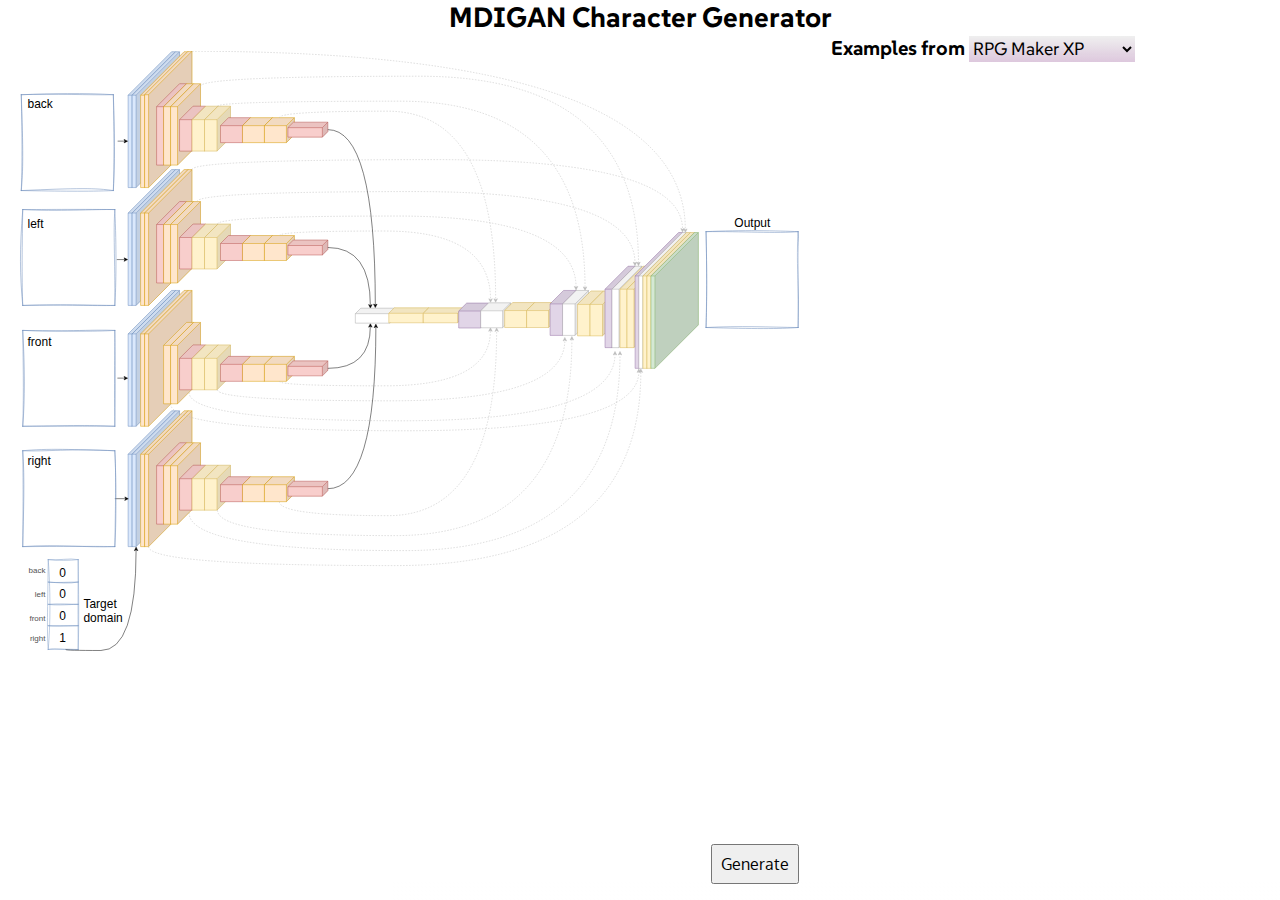
==== commit 163341d6: "Adds remaining datasets" ====
--- a/index.html
+++ b/index.html
@@ -13,30 +13,11 @@
 <body>
     <main>
         <header id="main-header">
-            <h1 id="paper-title">
-                A Missing Data Imputation GAN for Character Sprite Generation
+            <h1 id="page-title">
+                MDIGAN Character Generator
             </h1>
         </header>
         <div id="content">
-            <div id="sidebar">
-                <div id="paper-meta">
-                    <div id="paper-author-info">
-                        <p id="author-names">Flávio Coutinho and Luiz Chaimowicz</p>
-                        <p id="affiliations">Universidade Federal de Minas Gerais</p>
-                    </div>
-                    <div id="paper-abstract">
-                        <p>
-In this work, we concentrate on creating pixel art character sprites in a target pose
-from images of them facing other three directions. We present a
-novel approach to character generation by framing the problem as a
-missing data imputation task.
-                        </p>
-                    </div>
-                </div>
-                <div id="generation-controls">
-                    <button id="generate">Generate</button>
-                </div>
-            </div>
             <div id="diagram">
                 <svg
                 version="1.1"
@@ -4369,6 +4350,9 @@
                 </g>
                 </svg>
             </div>
+            <div id="generation-controls">
+                <button id="generate">Generate</button>
+            </div>
         </div>
 
         <footer id="dataset-display">
@@ -4376,9 +4360,9 @@
                 Examples from
                 <select id="dataset-name">
                     <option value="tiny-hero">Tiny Hero</option>
-                    <option value="rpg-maker-2k">RPG Maker 2k</option>
+                    <option value="rpg-maker-2000">RPG Maker 2k</option>
                     <option value="rpg-maker-xp" selected>RPG Maker XP</option>
-                    <option value="rpg-maker-vx">RPG Maker VX Ace</option>
+                    <option value="rpg-maker-vxace">RPG Maker VX Ace</option>
                 </select>
             </h2>
             <div id="example-list">
--- a/main.css
+++ b/main.css
@@ -1,7 +1,18 @@
 :root {
     --character-size: 64px;
     --character-cell: calc(var(--character-size) / 2);
-    --footer-min-height: 220px;
+    --h1-font-size: 1.75rem;
+    --h2-font-size: 1.25rem;
+    --header-min-height: var(--h1-font-size);
+    --content-vertical-padding: 1rem;
+}
+
+* {
+    box-sizing: border-box;
+}
+
+html, body, main {
+    height: 100vh;
 }
 
 h1, h2, h3, h4, h5, h6 {
@@ -9,6 +20,15 @@
     margin: 0;
 }
 
+h1 {
+    font-size: var(--h1-font-size);
+    margin: var(--h1-vertical-margin) 0;
+}
+
+h2 {
+    font-size: var(--h2-font-size);
+}
+
 p {
     margin: 0;
 }
@@ -24,18 +44,16 @@
 }
 
 main {
-    display: flex;
-    flex-direction: column;
-    height: 100vh;
+    display: grid;
+    grid-template-rows: auto auto 1fr;
     overflow: hidden;
 }
 
 #main-header {
-    display: flex;
-    flex-direction: column;
-}
-
-#paper-title {
+    padding: 0 1rem;
+}
+
+#page-title {
     text-align: center;
 }
 
@@ -52,10 +70,10 @@
 }
 
 #generation-controls {
-    margin-top: 1em;
-    padding: 1em;
-    border-top: 1px solid #ccc;
-    text-align: right;
+    position: absolute;
+    bottom: 1em;
+    right: 1em;
+    z-index: 200;
 
     button {
         font-family: inherit;
@@ -65,25 +83,18 @@
 }
 
 #content {
-    flex: 1;
-    display: flex;
-    flex-wrap: wrap;
-    gap: 1em;
-}
-
-#sidebar {
-    flex: 0 1 280px;
+    position: relative;
+    padding: var(--content-vertical-padding);
 }
 
 #diagram {
     display: flex;
     justify-content: center;
-    padding: 5px;
-    flex: 1 0 440px;
+    flex: 1 0 320px;
     position: relative;
-
-    & > svg {
-        max-height: calc(100vh - var(--footer-min-height));   
+    
+    > svg {
+        max-height: calc(100vh - var(--header-min-height) - 2 * var(--content-vertical-padding));
     }
 }
 
@@ -115,10 +126,14 @@
     flex-direction: column;
 }
 
+#dataset-display > * {
+    padding: 0 1rem;
+}
+
 #dataset-name {
     font-family: 'SUSE';
     border-color: #9393;
-    font-size: inherit;
+    font-size: 18px;
     background-image: linear-gradient(0deg, #9393, transparent);
     border-width: 0 0 1px 0;
 }
@@ -132,18 +147,26 @@
     flex: 1 1 0;
     overflow-y: auto;
     overflow-x: hidden;
+    padding: 1rem 3rem 1rem 1rem;
 
     /* adds a gradient to the bottom of the list */
     position: relative;
-    &::after {
+    &::before {
         content: "";
         display: block;
         position: fixed;
-        bottom: 0;
         width: 100%;
         height: 20px;
+        pointer-events: none;
+        bottom: 0;
         background-image: linear-gradient(0deg, white, transparent);
-        pointer-events: none;
+        z-index: 1;
+    }
+}
+
+@container (min-width: 900px) {
+    #example-list {
+        padding-right:5rem;
     }
 }
 
@@ -152,6 +175,10 @@
     grid-template-rows: var(--character-cell) var(--character-cell) calc(var(--character-cell) / 4 * 5);
     grid-template-columns: repeat(3, var(--character-cell));
     position: relative;
+
+    &:hover:not(:has(.example-cell:hover)) .example-image {
+        scale: 1.1;
+    }
 }
 
 .example-cell {
@@ -176,6 +203,7 @@
     width: var(--character-width);
     height: var(--character-width);
     image-rendering: pixelated;
+    transition: scale 200ms ease;
 
     #dataset-display & {
         position: relative;
@@ -183,23 +211,11 @@
         left: -50%;
         pointer-events: none;
     }
-}
-
-
-
-@media screen and (min-width: 1000px) {
-    #example-list {
-        flex-wrap: nowrap;
-        justify-content: flex-start;
-        overflow-x: auto;
-        overflow-y: visible;
-    }
-
-    #diagram {
-        padding: 0 40px;
-    }
-}
-
+
+    .example-cell:hover & {
+        scale: 1.1;
+    }
+}
 
 .paired-example,
 .example-cell {
@@ -213,6 +229,31 @@
 
 
 
+@media screen and (max-width: 360px) {
+    #diagram {
+        padding: 0;
+    }    
+}
+
+@media screen and (min-width: 680px) {
+    main {
+        grid-template-rows: auto 1fr;
+        grid-template-columns: minmax(480px, 35fr) minmax(auto, 20fr);
+    }
+        
+    #main-header {
+        grid-column: 1 / 3;
+    }
+
+    #content {
+        grid-column: 1 / 2;
+    }
+
+    #dataset-display {
+        grid-column: 2 / 3;
+        grid-row: 2 / 3;
+    }
+}
 
 
 .ai-dragging {
@@ -360,18 +401,19 @@
     --progress-bar-color: white;
     --progress-bar-bgcolor: rgb(163, 203, 203);
     position: absolute;
-    inset: 0 0 0 calc(-1 * var(--progress-bar-thickness));
     background-color: var(--progress-bar-bgcolor);
 }
 
 .ai-progress-bar.horizontal {
     width: var(--progress-bar-length);
     height: var(--progress-bar-thickness);
+    inset: 0;
 }
 
 .ai-progress-bar.vertical {
     height: var(--progress-bar-length);
     width: var(--progress-bar-thickness);
+    inset: 0 0 0 calc(-1 * var(--progress-bar-thickness));
 }
 
 .ai-progress-bar.hidden {
@@ -405,5 +447,3 @@
 
 
 
-
-
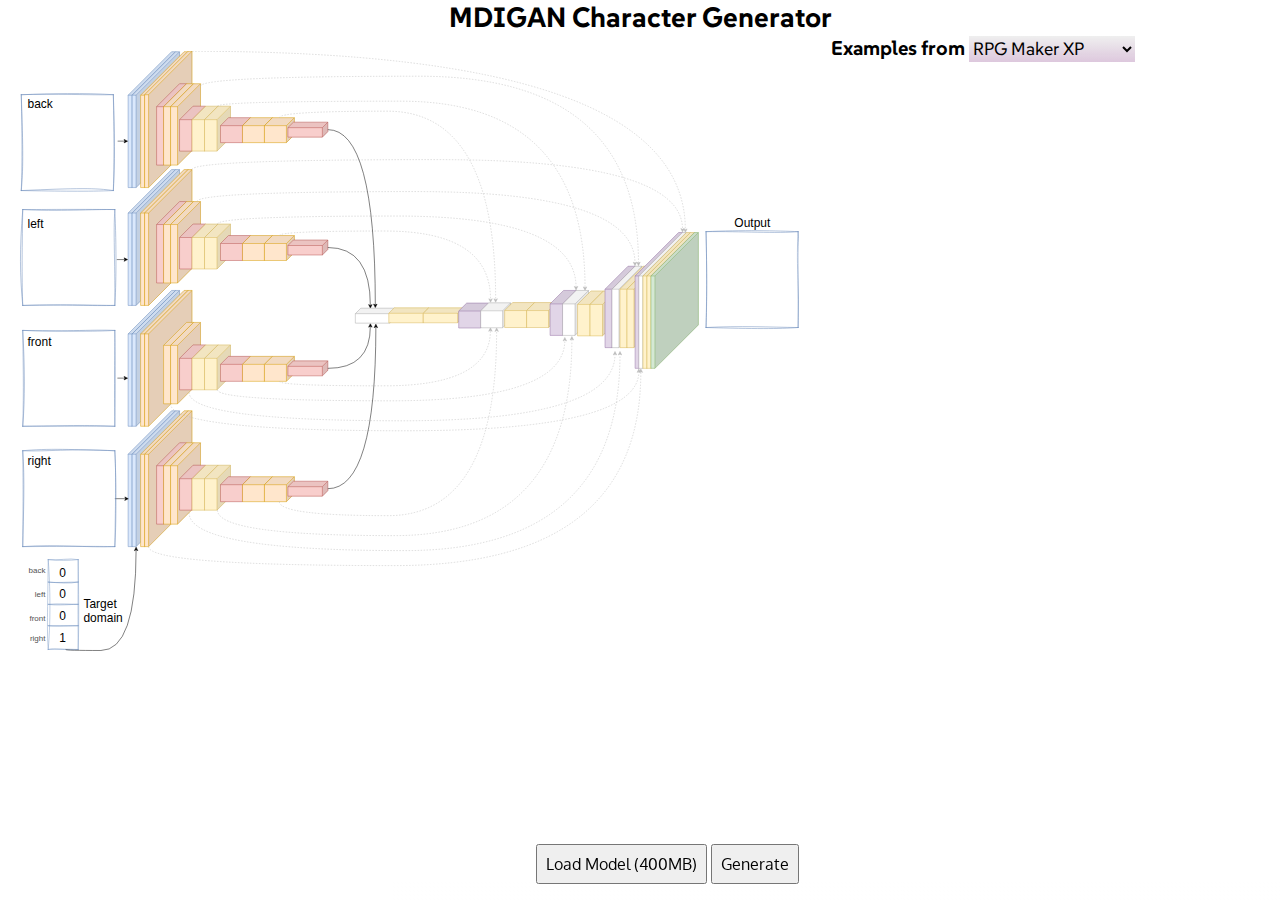
==== commit a6170c17: "Adds social tags + loads model upon click" ====
--- a/index.html
+++ b/index.html
@@ -3,12 +3,34 @@
 <head>
     <meta charset="UTF-8">
     <meta name="viewport" content="width=device-width, initial-scale=1.0">
-    <title>Interactive Generator</title>
+    <title>Interactive Character Generator</title>
     <link rel="preconnect" href="https://fonts.googleapis.com">
     <link rel="preconnect" href="https://fonts.gstatic.com" crossorigin>
     <link rel="stylesheet" href="https://fonts.googleapis.com/css2?family=Oxygen&family=SUSE&display=swap">
     <link rel="stylesheet" href="main.css">
     <script src="main.js" defer type="module"></script>
+    <meta name="author" content="Flávio Coutinho">
+    <meta name="robots" content="index,follow">
+    <meta name="theme-color" content="#dddddd">
+    <meta name="color-scheme" content="light only">
+    <meta name="title" content="Interactive Character Generator">
+    <meta name="description" content="Interactive character generator from the paper 'A Missing Data Imputation GAN for Character Sprite Generation', published in SBGames 2024. ">
+    <meta property="og:type" content="website">
+    <meta property="og:url" content="https://fegemo.github.io/interactive-generator">
+    <meta property="og:title" content="Interactive Character Generator">
+    <meta property="og:description" content="Interactive character generator from the paper 'A Missing Data Imputation GAN for Character Sprite Generation', published in SBGames 2024. ">
+    <meta property="og:image" content="https://fegemo.github.io/interactive-generator/social-banner.webp">
+    <meta property="twitter:card" content="summary_large_image">
+    <meta property="twitter:url" content="https://fegemo.github.io/interactive-generator/">
+    <meta property="twitter:title" content="Interactive Character Generator">
+    <meta property="twitter:description" content="Interactive character generator from the paper 'A Missing Data Imputation GAN for Character Sprite Generation', published in SBGames 2024. ">
+    <meta property="twitter:image" content="https://fegemo.github.io/interactive-generator/social-banner.webp">
+    <link rel="apple-touch-icon" sizes="180x180" href="favicon/apple-touch-icon.png">
+    <link rel="icon" type="image/png" sizes="32x32" href="favicon/favicon-32x32.png">
+    <link rel="icon" type="image/png" sizes="16x16" href="favicon/favicon-16x16.png">
+    <link rel="manifest" href="favicon/site.webmanifest">
+    <link rel="mask-icon" href="favicon/safari-pinned-tab.svg" color="#5bbad5">
+    <link rel="shortcut icon" href="favicon/favicon.ico">
 </head>
 <body>
     <main>
@@ -4351,6 +4373,7 @@
                 </svg>
             </div>
             <div id="generation-controls">
+                <button id="load-model">Load Model (400MB)</button>
                 <button id="generate">Generate</button>
             </div>
         </div>
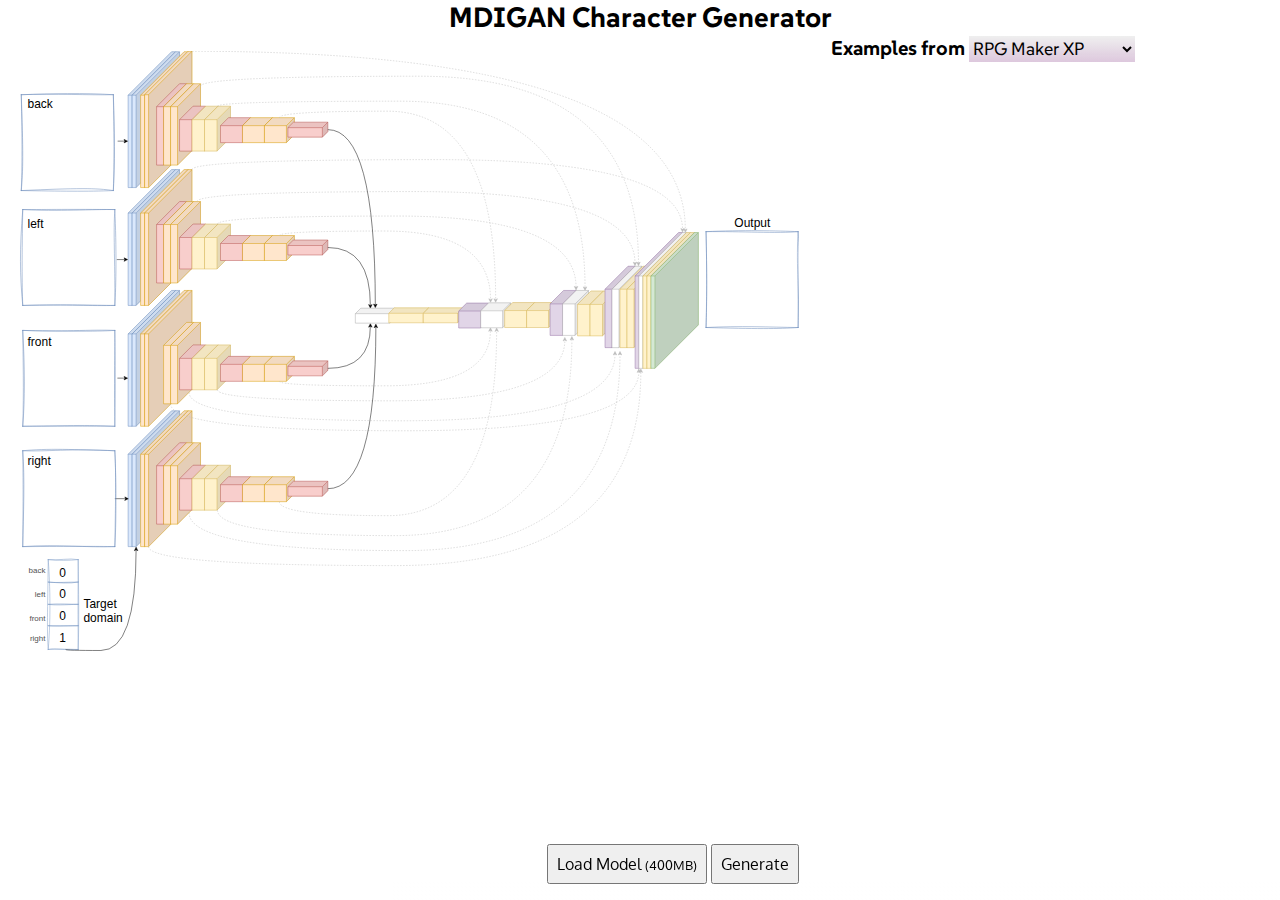
==== commit f89cd961: "Changes style of load model button" ====
--- a/index.html
+++ b/index.html
@@ -4373,7 +4373,7 @@
                 </svg>
             </div>
             <div id="generation-controls">
-                <button id="load-model">Load Model (400MB)</button>
+                <button id="load-model">Load Model <small>(400MB)</small></button>
                 <button id="generate">Generate</button>
             </div>
         </div>
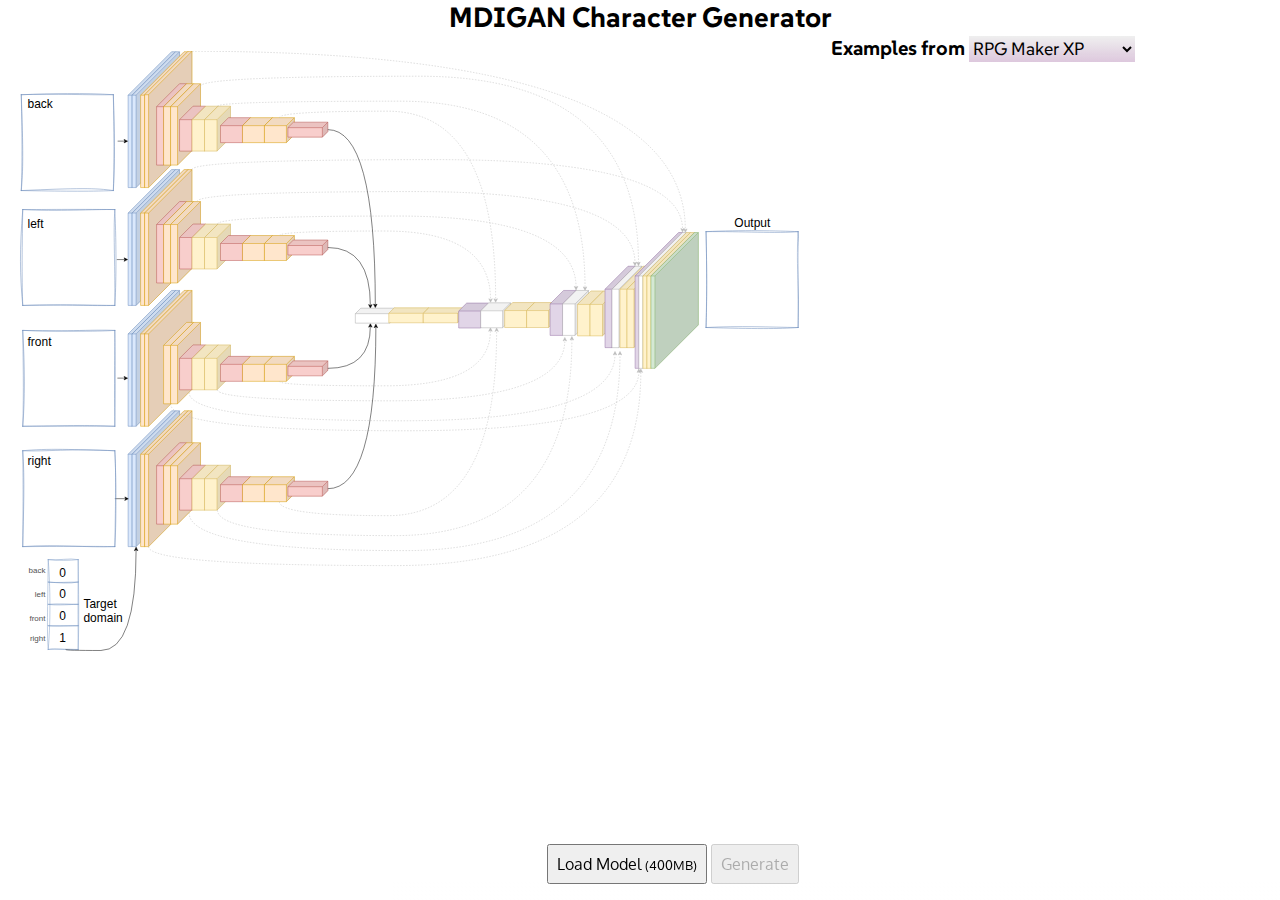
==== commit f7349039: "Adds more visible progress bar inside buttons" ====
--- a/index.html
+++ b/index.html
@@ -4373,8 +4373,12 @@
                 </svg>
             </div>
             <div id="generation-controls">
-                <button id="load-model">Load Model <small>(400MB)</small></button>
-                <button id="generate">Generate</button>
+                <button id="load-model" class="contain-progressbar">
+                    <span>Load Model <small>(400MB)</small></span>
+                </button>
+                <button id="generate" class="contain-progressbar" disabled>
+                    <span>Generate</span>
+                </button>
             </div>
         </div>
 
--- a/main.css
+++ b/main.css
@@ -446,4 +446,49 @@
 }
 
 
-
+.contain-progressbar {
+    position: relative;
+    overflow: hidden;
+    --progress-bar-value: 0;
+
+    > span {
+        position: relative;
+        z-index: 1;
+    }
+
+    &::before {
+        content: "";
+        position: absolute;
+        inset: 0;
+        background-image: linear-gradient(90deg, #87ee82, #a3ffc6, #87ee82);
+        width: calc(var(--progress-bar-value, 0) * 100%);
+        translate: 0% 0;
+        z-index: 0;
+        background-size: 200%;
+        background-repeat: repeat-x;
+        background-position-x: 0%;
+        animation-name: none;
+        transition: width 50ms ease-out, opacity 200ms linear 750ms;
+        border-right: 1px solid #a3ffc6;
+        opacity: 0;
+        box-sizing: border-box;
+        pointer-events: none;
+    }
+    
+    &.transition::before {
+        opacity: 1;
+        transition-property: none;
+        animation: backgrounding 2s linear infinite;;
+    }
+}
+
+
+@keyframes backgrounding {
+    0% {
+        background-position-x: 0%;
+    }
+
+    100% {
+        background-position-x: 200%;
+    }   
+}
